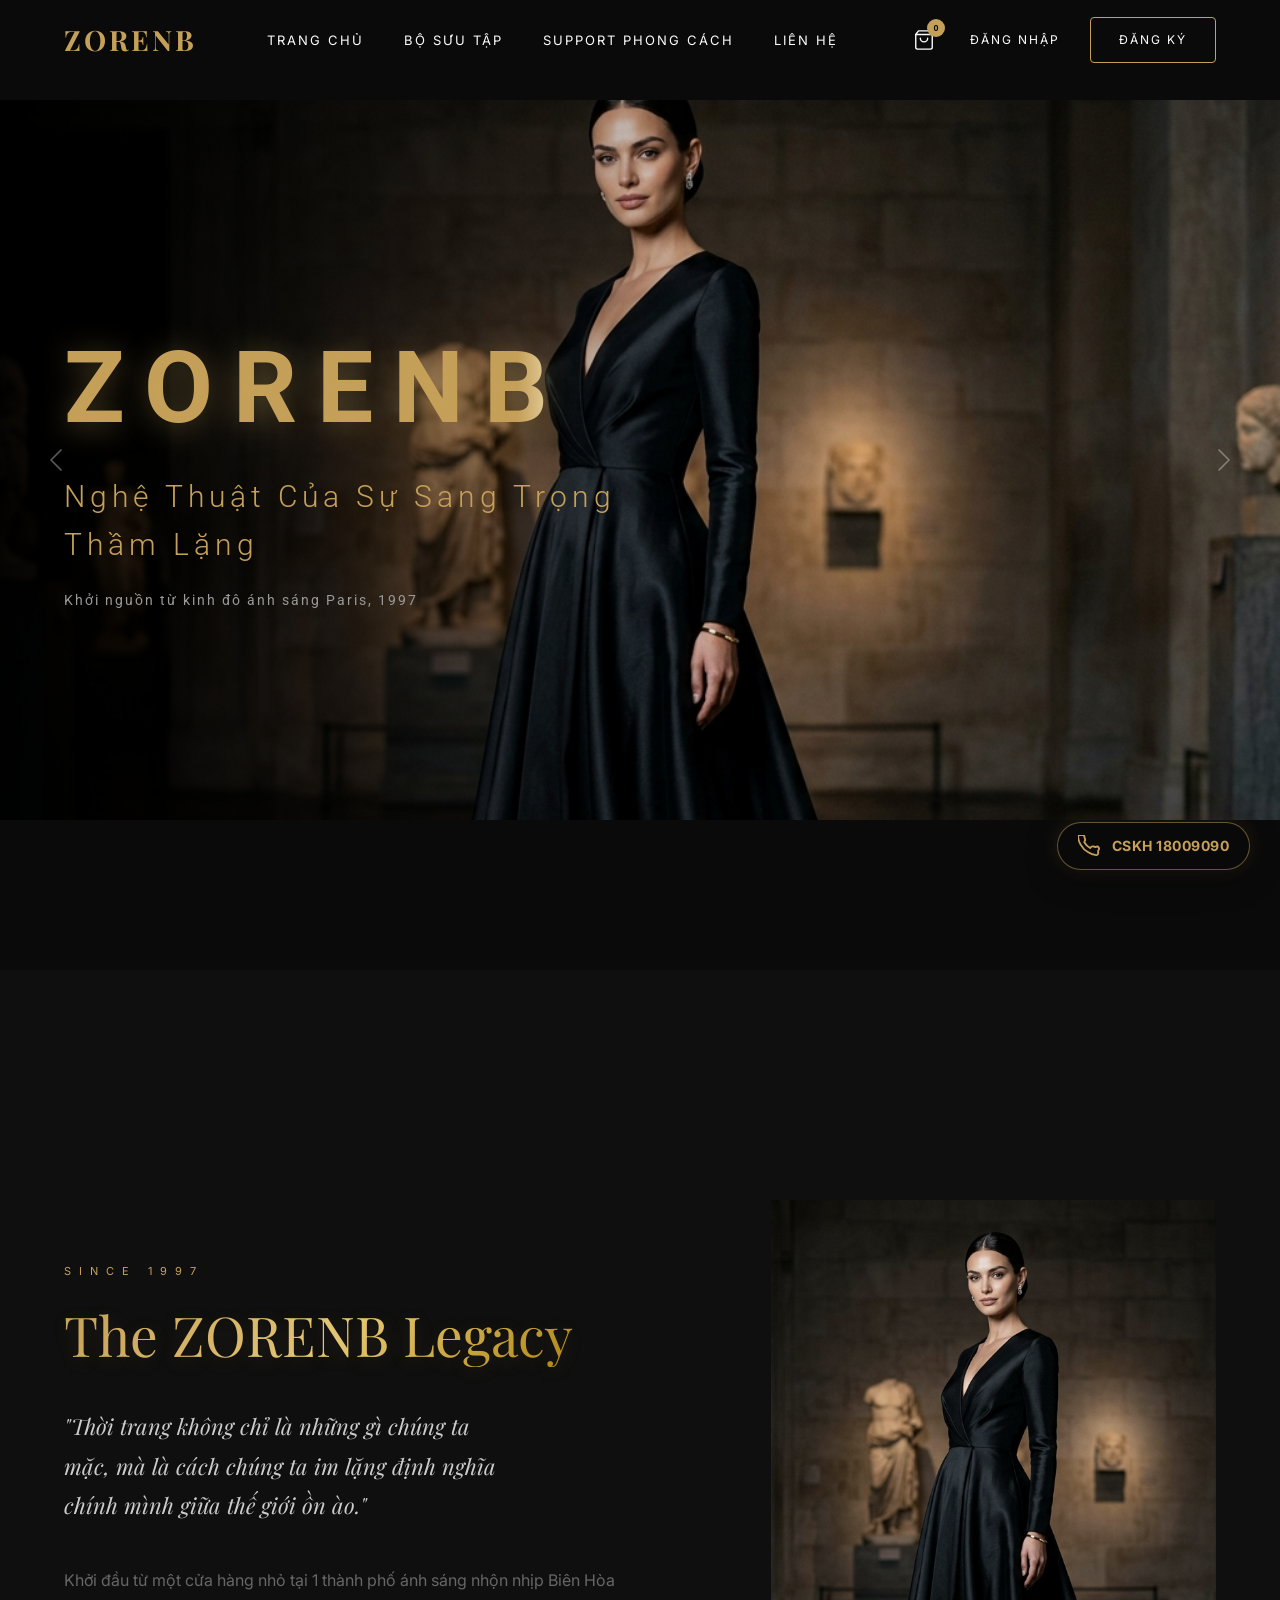
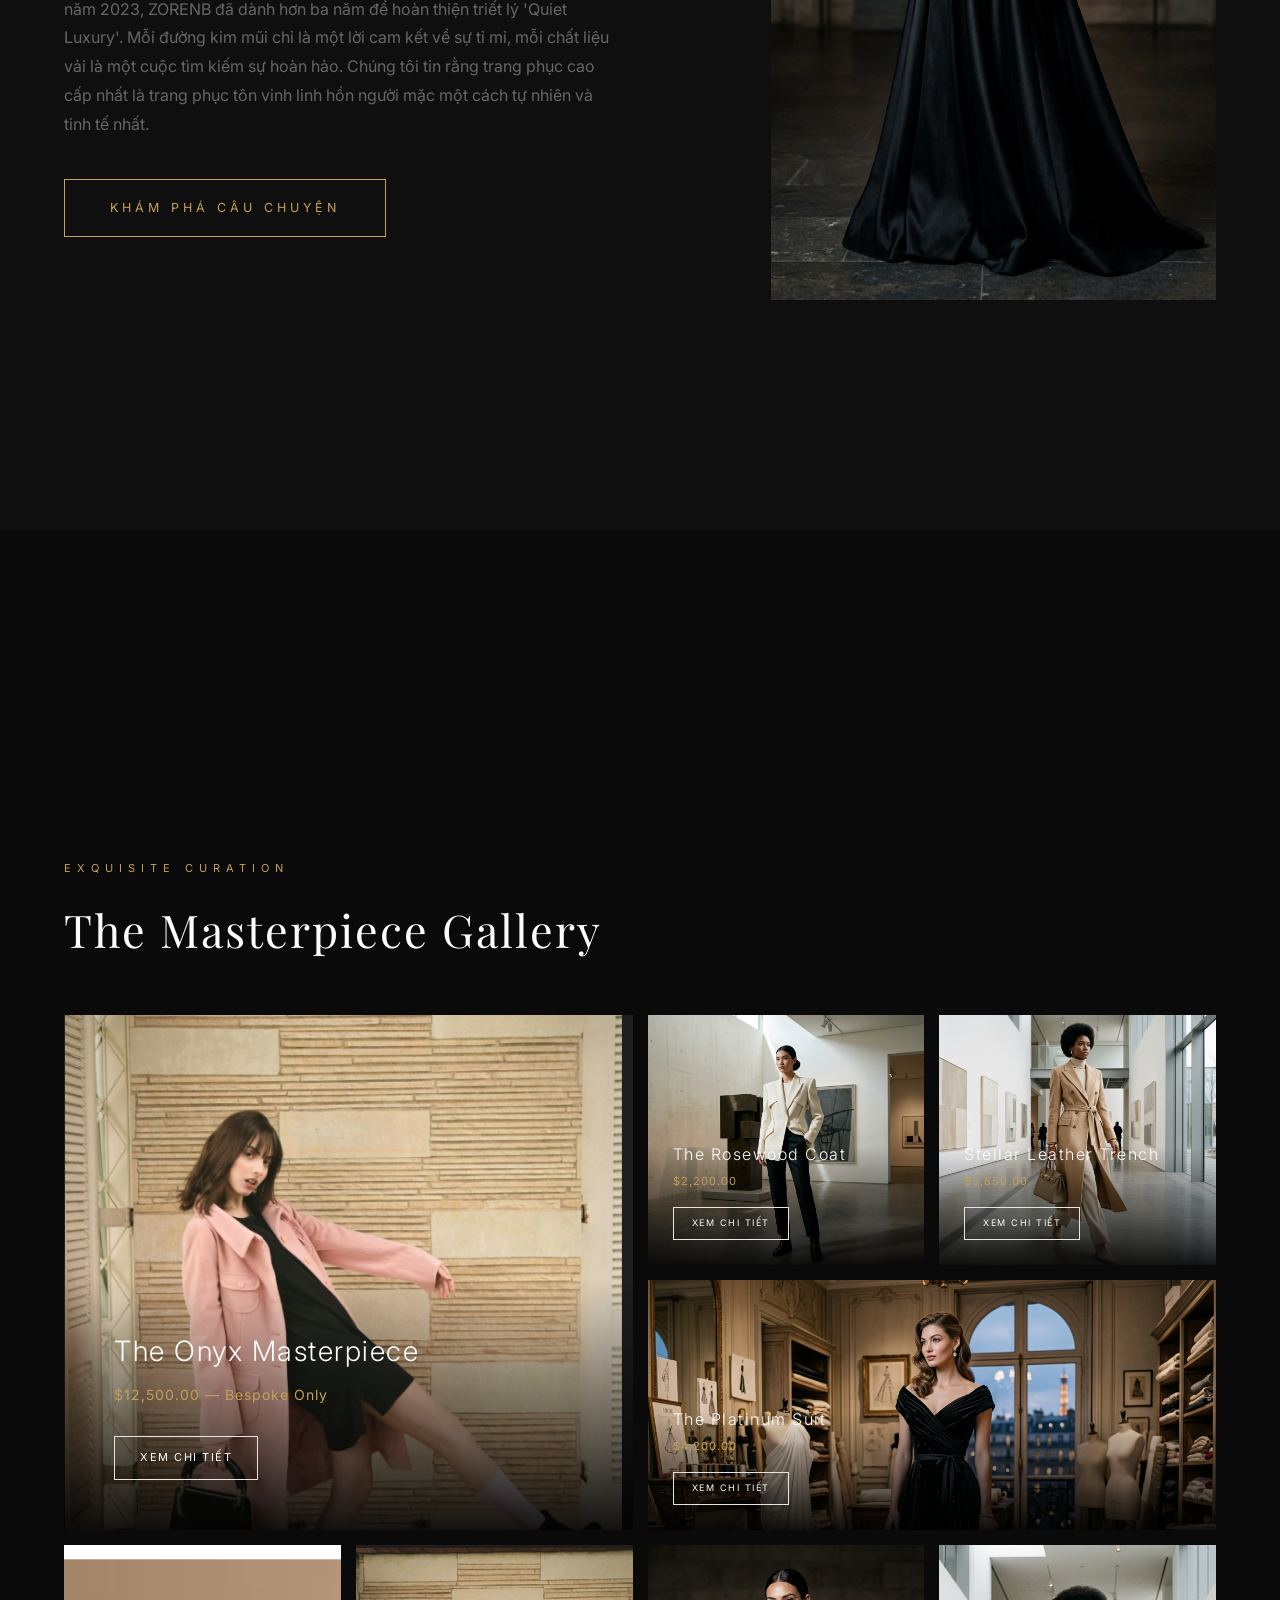
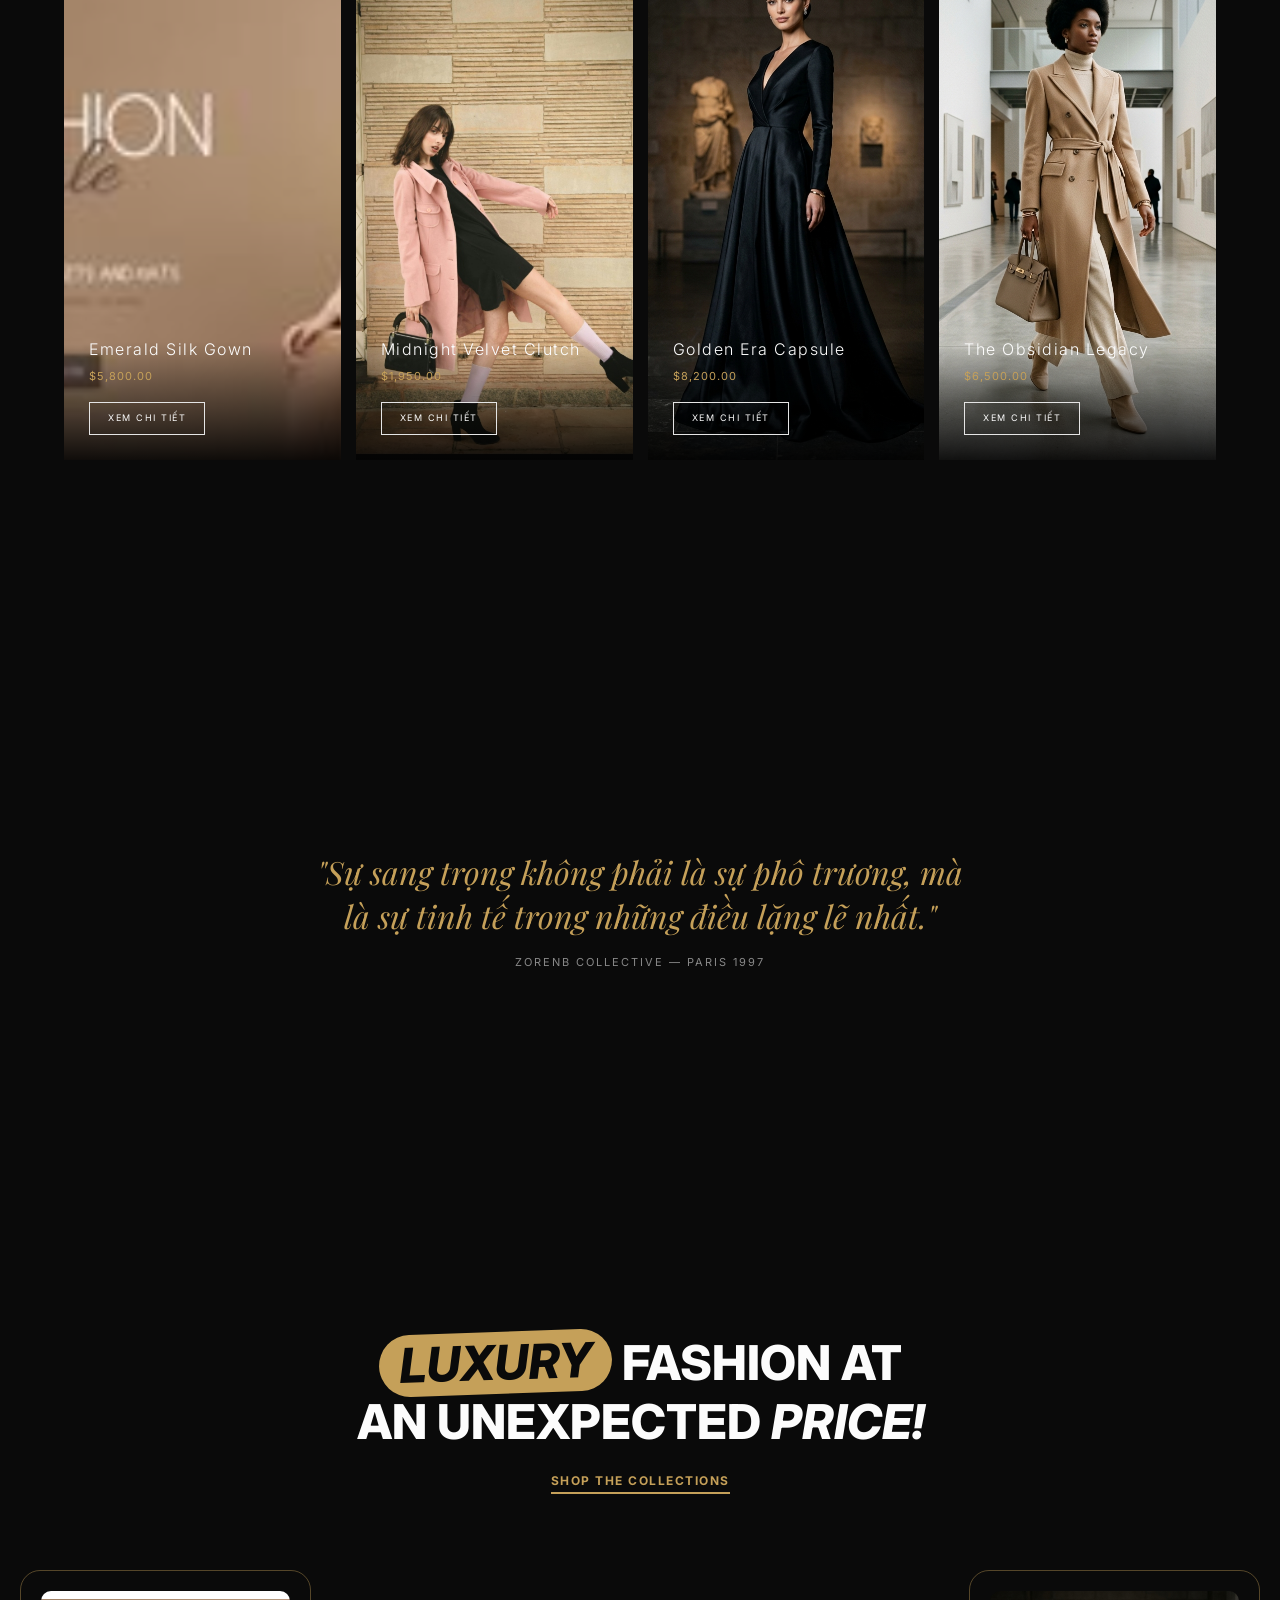
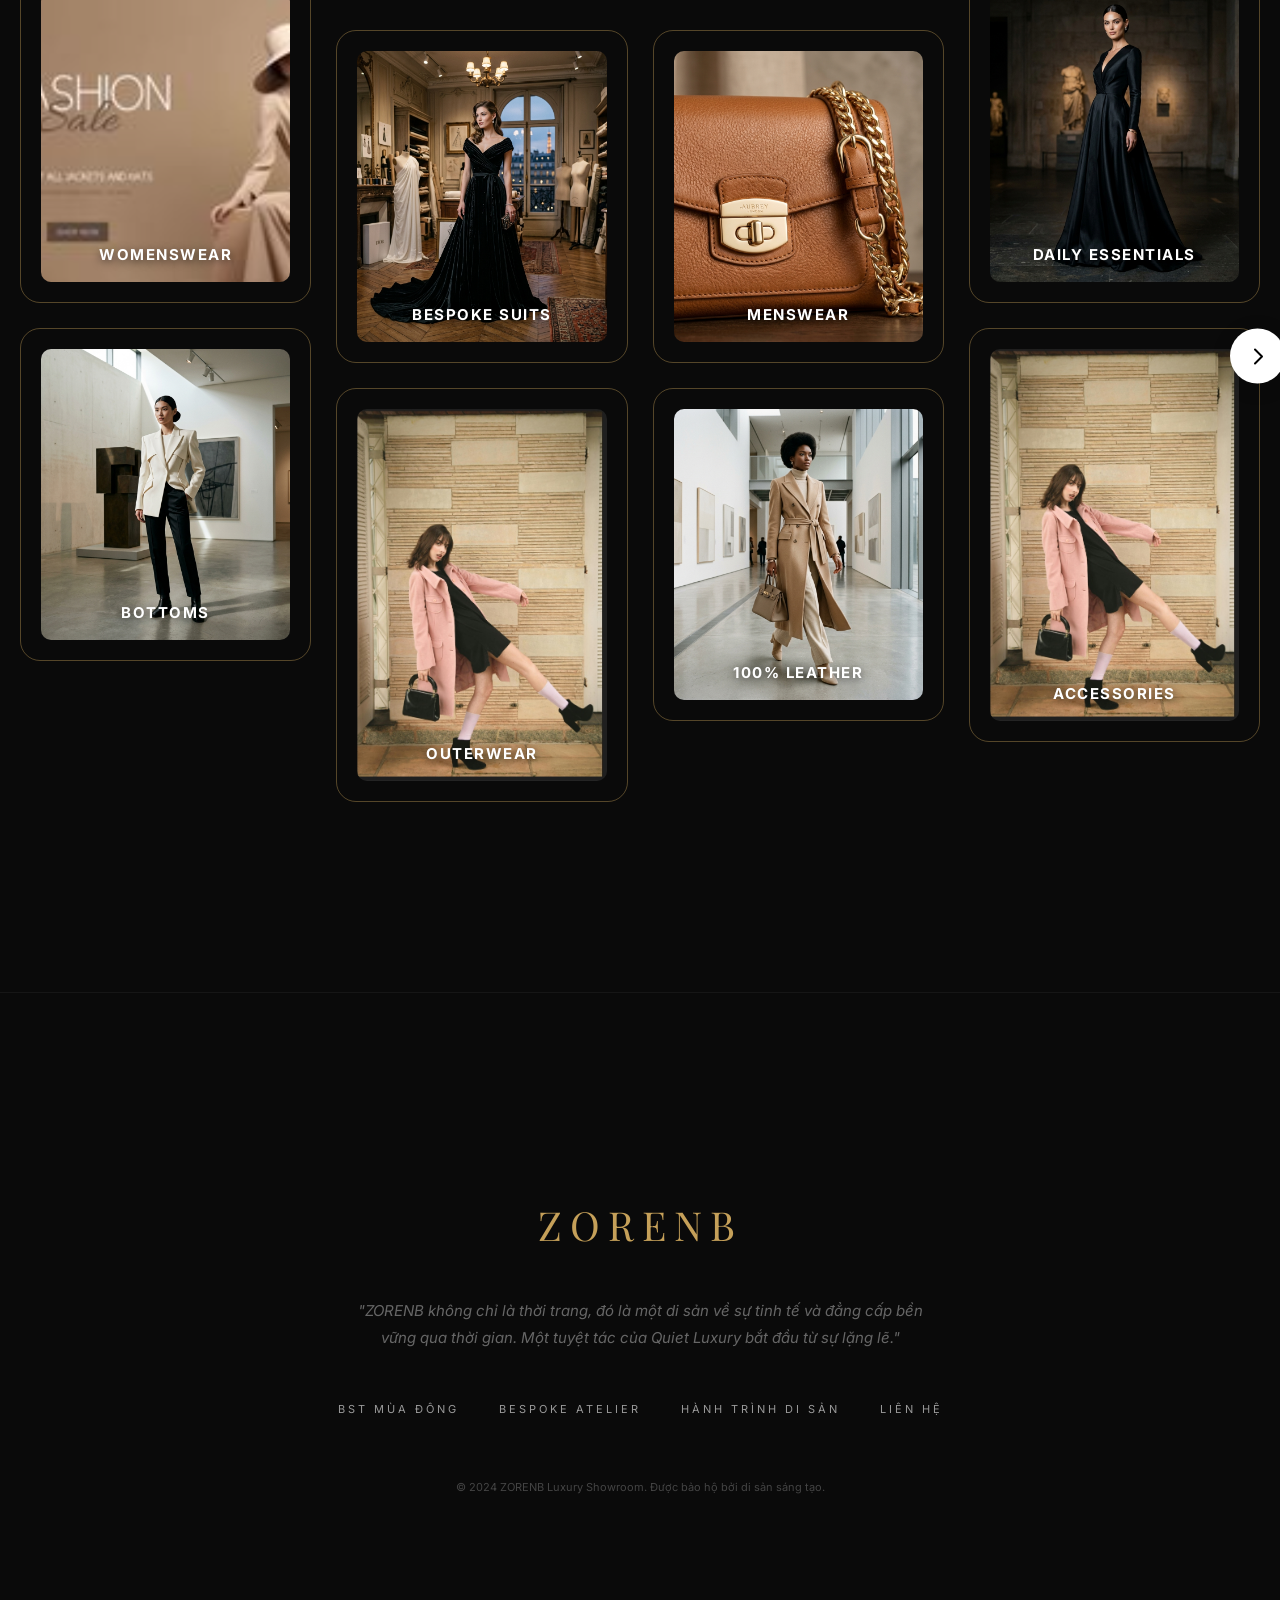
==== index.html @ d140cc04 "init" ====
<!DOCTYPE html>
<html lang="vi">

<head>
    <meta charset="UTF-8">
    <meta name="viewport" content="width=device-width, initial-scale=1.0">
    <title>ZORENB | The Pinnacle of Luxury Fashion Heritage</title>
    <link rel="stylesheet" href="css/style.css">
    <!-- Hệ thống chuyển động (Animation System) -->
    <script src="java/animations.js" defer></script>
</head>

<body class="home-page">

    <div class="app-container">

        <!-- HEADER -->
        <header class="site-header">
            <div class="logo">ZORENB</div>

            <nav>
                <ul class="nav-menu" id="nav-menu">
                    <li><a href="index.html" class="nav-link">Trang Chủ</a></li>
                    <li class="has-dropdown">
                        <a href="collections.html" class="nav-link">Bộ Sưu Tập</a>
                        <ul class="sub-menu">
                            <li><a href="collections.html" class="sub-link">Mới Nhất</a></li>
                            <li><a href="collections.html" class="sub-link">Mùa Hè</a></li>
                            <li><a href="collections.html" class="sub-link">Mùa Xuân</a></li>
                            <li><a href="collections.html" class="sub-link">Mùa Đông</a></li>
                        </ul>
                    </li>
                    <li><a href="#" class="nav-link">Support Phong Cách </a></li>
                    <li><a href="#" class="nav-link">Liên Hệ</a></li>
                </ul>
            </nav>

            <div class="header-actions">
                <button class="cart-icon-btn" onclick="window.location.href='cart.html'" aria-label="Giỏ hàng">
                    <svg width="22" height="22" viewBox="0 0 24 24" fill="none" stroke="currentColor" stroke-width="1.5"
                        stroke-linecap="round" stroke-linejoin="round">
                        <path d="M6 2L3 6v14a2 2 0 002 2h14a2 2 0 002-2V6l-3-4z"></path>
                        <line x1="3" y1="6" x2="21" y2="6"></line>
                        <path d="M16 10a4 4 0 01-8 0"></path>
                    </svg>
                    <span class="cart-badge" id="cart-count">0</span>
                </button>
                <a href="#" class="btn-auth login-link">Đăng Nhập</a>
                <a href="#" class="btn-auth register-btn">Đăng Ký</a>
            </div>

            <button class="hamburger" id="hamburger-btn" aria-label="Menu">
                <span></span><span></span><span></span>
            </button>
        </header>

        <!-- HERO SECTION: Băng chuyền ảnh Cinematic -->
        <section class="image-hero" id="hero-slider">
            <div class="hero-overlay"></div>

            <!-- Tập hợp các khung hình Slide, bọc trong Dải Phù Bảng (Track) -->
            <div class="hero-slides-container">
                <div class="hero-track" id="hero-track">
                    <div class="hero-slide">
                        <img src="image/zorenb/hero.jpg" alt="ZORENB Heritage 1" class="hero-bg">
                    </div>
                    <div class="hero-slide">
                        <img src="image/louis_vuitton/product_01.jpg" alt="Luxury Heritage 2" class="hero-bg">
                    </div>
                    <div class="hero-slide">
                        <img src="image/chanel/product_01.jpg" alt="Luxury Heritage 3" class="hero-bg">
                    </div>
                    <div class="hero-slide">
                        <img src="image/dior/product_01.jpg" alt="Luxury Heritage 4" class="hero-bg">
                    </div>
                    <div class="hero-slide">
                        <img src="image/dior/product_02.jpg" alt="Luxury Heritage 5" class="hero-bg">
                    </div>
                </div>
            </div>

            <!-- Các nút điều hướng Trái/Phải (</>) -->
            <button class="hero-nav-btn prev-btn" id="hero-prev" aria-label="Previous Slide">
                <svg width="40" height="40" viewBox="0 0 24 24" fill="none" stroke="currentColor" stroke-width="1"
                    stroke-linecap="round" stroke-linejoin="round">
                    <polyline points="15 18 9 12 15 6"></polyline>
                </svg>
            </button>
            <button class="hero-nav-btn next-btn" id="hero-next" aria-label="Next Slide">
                <svg width="40" height="40" viewBox="0 0 24 24" fill="none" stroke="currentColor" stroke-width="1"
                    stroke-linecap="round" stroke-linejoin="round">
                    <polyline points="9 18 15 12 9 6"></polyline>
                </svg>
            </button>

            <!-- Nội dung chữ thay đổi theo từng slide -->
            <div class="hero-content" id="hero-content">
                <h1 class="hero-brand" id="hero-brand">ZORENB</h1>
                <h3 class="hero-slogan-main" id="hero-slogan-main"></h3>
                <p class="hero-slogan-sub" id="hero-slogan-sub"></p>
            </div>
        </section>

        <main class="site-main">
            <section class="heritage-narrative reveal"> <!-- Hiệu ứng hiện hình khi kể chuyện di sản -->
                <div class="section-container" style="display: flex; align-items: center; gap: 15rem;">
                    <!-- Bọc nội dung di sản để giới hạn độ rộng phù hợp -->
                    <div class="heritage-text">
                        <span class="heritage-label">Since 1997</span>
                        <h2 class="heritage-title">The ZORENB Legacy</h2>
                        <p class="heritage-desc">
                            "Thời trang không chỉ là những gì chúng ta mặc, mà là cách chúng ta im lặng định nghĩa chính
                            mình giữa thế giới ồn ào."
                        </p>
                        <p style="color: #666; font-size: 1.6rem; line-height: 1.8; margin-bottom: 4rem;">
                            Khởi đầu từ một cửa hàng nhỏ tại 1 thành phố ánh sáng nhộn nhịp Biên Hòa năm 2023, ZORENB đã
                            dành hơn ba năm
                            để hoàn thiện triết lý 'Quiet Luxury'.
                            Mỗi đường kim mũi chỉ là một lời cam kết về sự tỉ mỉ, mỗi chất liệu vải là một cuộc tìm kiếm
                            sự hoàn hảo. Chúng tôi tin rằng trang phục cao cấp nhất là trang phục tôn vinh linh hồn
                            người mặc một cách tự nhiên và tinh tế nhất.
                        </p>
                        <a href="#" class="heritage-cta">Khám Phá Câu Chuyện </a>
                    </div>
                    <div class="heritage-image">
                        <img src="image/zorenb/hero.jpg" alt="ZORENB Atelier History">
                        <!-- Ảnh di sản Atelier từ thư mục nội bộ image/ -->
                    </div>
                </div>
            </section>
            <!-- 1. MASTERPIECE SHOWCASE: Những siêu tác phẩm đắt giá -->
            <section class="masterpiece-showcase reveal"> <!-- Thêm hiệu ứng trượt lên khi cuộn tới -->
                <div class="section-container"> <!-- Bọc nội dung để thu nhỏ kích thước theo tỷ lệ Editorial -->
                    <span class="section-label">Exquisite Curation</span>
                    <h2 class="section-title">The Masterpiece Gallery</h2>

                    <div class="masterpiece-grid">

                        <!-- Tác phẩm 1: The Onyx Masterpiece -->
                        <div class="masterpiece-item">
                            <img src="image/zorenb/masterpiece.jpg" alt="The Onyx Masterpiece" class="masterpiece-img">
                            <div class="masterpiece-info">
                                <h4 class="item-name">The Onyx Masterpiece</h4>
                                <p class="item-price">$12,500.00 — Bespoke Only</p>
                                <a href="products/onyx-masterpiece.html" class="btn-details">Xem Chi Tiết</a>
                            </div>
                        </div>

                        <!-- Tác phẩm 2: The Rosewood Coat -->
                        <div class="masterpiece-item">
                            <img src="image/chanel/product_02.jpg" alt="The Rosewood Coat" class="masterpiece-img">
                            <div class="masterpiece-info">
                                <h4 class="item-name">The Rosewood Coat</h4>
                                <p class="item-price">$2,200.00</p>
                                <a href="products/rosewood-coat.html" class="btn-details">Xem Chi Tiết</a>
                            </div>
                        </div>

                        <!-- Tác phẩm 3: Stellar Leather Trench -->
                        <div class="masterpiece-item">
                            <img src="image/dior/product_01.jpg" alt="Stellar Leather Trench" class="masterpiece-img">
                            <div class="masterpiece-info">
                                <h4 class="item-name">Stellar Leather Trench</h4>
                                <p class="item-price">$3,850.00</p>
                                <a href="products/stellar-leather-trench.html" class="btn-details">Xem Chi Tiết</a>
                            </div>
                        </div>

                        <!-- Tác phẩm 4: The Platinum Suit -->
                        <div class="masterpiece-item">
                            <img src="image/dior/product_02.jpg" alt="The Platinum Suit" class="masterpiece-img">
                            <div class="masterpiece-info">
                                <h4 class="item-name">The Platinum Suit</h4>
                                <p class="item-price">$4,200.00</p>
                                <a href="products/platinum-suit.html" class="btn-details">Xem Chi Tiết</a>
                            </div>
                        </div>

                        <!-- Tác phẩm 5: Emerald Silk Gown -->
                        <div class="masterpiece-item">
                            <img src="image/zorenb/product_01.jpg" alt="Emerald Silk Gown" class="masterpiece-img">
                            <div class="masterpiece-info">
                                <h4 class="item-name">Emerald Silk Gown</h4>
                                <p class="item-price">$5,800.00</p>
                                <a href="products/emerald-silk-gown.html" class="btn-details">Xem Chi Tiết</a>
                            </div>
                        </div>

                        <!-- Tác phẩm 6: Midnight Velvet Clutch -->
                        <div class="masterpiece-item">
                            <img src="image/zorenb/product_02.jpg" alt="Midnight Velvet Clutch" class="masterpiece-img">
                            <div class="masterpiece-info">
                                <h4 class="item-name">Midnight Velvet Clutch</h4>
                                <p class="item-price">$1,950.00</p>
                                <a href="products/midnight-velvet-clutch.html" class="btn-details">Xem Chi Tiết</a>
                            </div>
                        </div>

                        <!-- Tác phẩm 7: Golden Era Capsule -->
                        <div class="masterpiece-item">
                            <img src="image/zorenb/hero.jpg" alt="Golden Era Capsule" class="masterpiece-img">
                            <div class="masterpiece-info">
                                <h4 class="item-name">Golden Era Capsule</h4>
                                <p class="item-price">$8,200.00</p>
                                <a href="products/golden-era-capsule.html" class="btn-details">Xem Chi Tiết</a>
                            </div>
                        </div>

                        <!-- Tác phẩm 8: The Obsidian Legacy -->
                        <div class="masterpiece-item">
                            <img src="image/dior/product_01.jpg" alt="The Obsidian Legacy" class="masterpiece-img">
                            <div class="masterpiece-info">
                                <h4 class="item-name">The Obsidian Legacy</h4>
                                <p class="item-price">$6,500.00</p>
                                <a href="products/obsidian-legacy.html" class="btn-details">Xem Chi Tiết</a>
                            </div>
                        </div>

                    </div>
                </div>
            </section>

            <!-- EDITORIAL QUOTE: Điểm dừng chân nghệ thuật mang hơi thở di sản -->
            <section class="editorial-quote reveal"> <!-- Sử dụng hiệu ứng hiện hình cho đoạn văn bản ngẫu hứng -->
                <div class="section-container">
                    <p class="quote-text">
                        "Sự sang trọng không phải là sự phô trương, mà là sự tinh tế trong những điều lặng lẽ nhất."
                    </p>
                    <span class="quote-author">ZORENB Collective — Paris 1997</span>
                </div>
            </section>

            <!-- 2. BEST SELLERS: Các tác phẩm được ưa chuộng -->
            <!-- 2. BEST SELLERS: Dạng Lưới So Le (Staggered Grid) -->
            <section class="staggered-section reveal" id="best-sellers">
                <div class="section-container staggered-container">

                    <!-- Tiêu đề Canh giữa chuẩn mảng -->
                    <div class="staggered-header">
                        <h2 class="staggered-title">
                            <span class="title-luxury">LUXURY</span> FASHION AT<br>
                            AN UNEXPECTED <em>PRICE!</em>
                        </h2>
                        <a href="#" class="staggered-link">SHOP THE COLLECTIONS</a>
                    </div>

                    <!-- Lưới 4 Cột -->
                    <div class="staggered-grid">

                        <!-- Cột 1 -->
                        <div class="staggered-col">
                            <a href="#" class="staggered-card">
                                <img src="image/zorenb/product_01.jpg" alt="Womenswear">
                                <span class="card-label">WOMENSWEAR</span>
                            </a>
                            <a href="#" class="staggered-card">
                                <img src="image/chanel/product_02.jpg" alt="Bottoms">
                                <span class="card-label">BOTTOMS</span>
                            </a>
                        </div>

                        <!-- Cột 2 (Bị đẩy xuống so le) -->
                        <div class="staggered-col shifted">
                            <a href="#" class="staggered-card">
                                <img src="image/dior/product_02.jpg" alt="Bespoke Suits">
                                <span class="card-label">BESPOKE SUITS</span>
                            </a>
                            <a href="#" class="staggered-card">
                                <img src="image/zorenb/masterpiece.jpg" alt="Outerwear">
                                <span class="card-label">OUTERWEAR</span>
                            </a>
                        </div>

                        <!-- Cột 3 (Bị đẩy xuống so le) -->
                        <div class="staggered-col shifted">
                            <a href="#" class="staggered-card">
                                <img src="image/louis_vuitton/product_01.jpg" alt="Menswear">
                                <span class="card-label">MENSWEAR</span>
                            </a>
                            <a href="#" class="staggered-card">
                                <img src="image/dior/product_01.jpg" alt="100% Leather">
                                <span class="card-label">100% LEATHER</span>
                            </a>
                        </div>

                        <!-- Cột 4 -->
                        <div class="staggered-col">
                            <a href="#" class="staggered-card">
                                <img src="image/chanel/product_01.jpg" alt="Daily Essentials">
                                <span class="card-label">DAILY ESSENTIALS</span>
                            </a>
                            <a href="#" class="staggered-card">
                                <img src="image/zorenb/product_02.jpg" alt="Accessories">
                                <span class="card-label">ACCESSORIES</span>
                            </a>
                        </div>

                        <!-- Nút Next Carousel -->
                        <button class="staggered-nav-next">
                            <svg width="24" height="24" viewBox="0 0 24 24" fill="none"
                                xmlns="http://www.w3.org/2000/svg">
                                <path d="M9 5L16 12L9 19" stroke="black" stroke-width="2" stroke-linecap="round"
                                    stroke-linejoin="round" />
                            </svg>
                        </button>
                    </div>
                </div>
            </section>

            <!-- 3. HERITAGE NARRATIVE: Lịch sử ZORENB -->

        </main>

        <!-- QUICK CHECKOUT MODAL: Cửa sổ thanh toán nhanh -->
        <div class="checkout-overlay" id="checkout-overlay">
            <div class="checkout-modal">
                <span class="close-checkout" id="close-checkout">&times;</span>

                <div class="checkout-product-preview">
                    <!-- Ảnh và thông tin sản phẩm sẽ được nạp động bằng JS -->
                    <img src="" alt="Product Preview" id="checkout-img">
                    <div class="checkout-details">
                        <h3 id="checkout-name">Product Name</h3>
                        <p id="checkout-price">$0.00</p>
                    </div>
                </div>

                <div class="checkout-options">
                    <h4>Chọn Kích Cỡ</h4>
                    <div class="size-selector">
                        <span class="size-btn">S</span>
                        <span class="size-btn active">M</span>
                        <span class="size-btn">L</span>
                        <span class="size-btn">XL</span>
                    </div>

                    <h4>Phương Thức Thanh Toán</h4>
                    <div style="display: flex; gap: 1.5rem; margin-bottom: 3rem; color: #555; font-size: 2rem;">
                        <i class="fab fa-cc-visa"></i>
                        <i class="fab fa-cc-mastercard"></i>
                        <i class="fab fa-apple-pay"></i>
                        <i class="fas fa-wallet"></i>
                    </div>

                    <button class="btn-complete-order">Xác Nhận Đặt Hàng</button>
                    <p style="text-align: center; color: #555; font-size: 1.1rem; margin-top: 1.5rem;">Thanh toán an
                        toàn bảo mật bởi ZORENB Secure</p>
                </div>
            </div>
        </div>

        <!-- FOOTER: Supreme Luxury Edition - Tối giản và trường tồn -->
        <footer class="site-footer reveal">
            <div class="section-container">
                <div class="footer-logo">ZORENB</div>

                <p class="footer-heritage-msg">
                    "ZORENB không chỉ là thời trang, đó là một di sản về sự tinh tế và đẳng cấp bền vững qua thời gian.
                    Một tuyệt tác của Quiet Luxury bắt đầu từ sự lặng lẽ."
                </p>

                <nav class="footer-nav">
                    <a href="#">BST Mùa Đông</a>
                    <a href="#">Bespoke Atelier</a>
                    <a href="#">Hành trình Di sản</a>
                    <a href="#">Liên hệ</a>
                </nav>

                <div class="footer-bottom">
                    <p>&copy; 2024 ZORENB Luxury Showroom. Được bảo hộ bởi di sản sáng tạo.</p>
                </div>
            </div>
        </footer>
    </div> <!-- Kết thúc app-container -->

    <!-- FontAwesome for Payment Icons -->
    <link rel="stylesheet" href="https://cdnjs.cloudflare.com/ajax/libs/font-awesome/6.0.0/css/all.min.css">

    <!-- JAVASCRIPT: Xử lý tương tác Color Switcher, Image Zoom & Quick Checkout -->
    <script>
        // Cập nhật số lượng giỏ hàng ban đầu
        function updateHeaderCartCount() {
            const cart = JSON.parse(localStorage.getItem('ZorenbCart')) || [];
            document.getElementById('cart-count').textContent = cart.length;
        }
        updateHeaderCartCount();

        // 1. Logic chuyển đổi màu sắc (Color Switcher)
        document.querySelectorAll('.swatch').forEach(swatch => {
            swatch.addEventListener('click', function (e) {
                e.stopPropagation(); // Ngăn sự kiện click lan ra thẻ sản phẩm
                const card = this.closest('.product-card');
                const mainImg = card.querySelector('img');
                const newImgSrc = this.getAttribute('data-image');

                mainImg.style.opacity = '0.4';
                setTimeout(() => {
                    mainImg.src = newImgSrc;
                    mainImg.style.opacity = '1';
                }, 200);

                card.querySelectorAll('.swatch').forEach(s => s.classList.remove('active'));
                this.classList.add('active');
            });
        });

        // 2. Hiệu ứng Kính lúp đã được loại bỏ theo yêu cầu

        // 3. Logic Thanh toán nhanh (Quick Checkout)
        const overlay = document.getElementById('checkout-overlay');
        const closeModal = document.getElementById('close-checkout');

        document.querySelectorAll('.product-price').forEach(priceTag => {
            priceTag.style.cursor = 'pointer';
            priceTag.title = 'Nhấn để thanh toán nhanh';

            priceTag.addEventListener('click', function () {
                const card = this.closest('.product-card');
                const name = card.querySelector('.product-name').innerText;
                const price = this.innerText;
                const imgSrc = card.querySelector('img').src;

                // Nạp dữ liệu vào Modal
                document.getElementById('checkout-name').innerText = name;
                document.getElementById('checkout-price').innerText = price;
                document.getElementById('checkout-img').src = imgSrc;

                // Hiển thị Modal
                overlay.classList.add('active');
            });
        });

        closeModal.addEventListener('click', () => overlay.classList.remove('active'));
        overlay.addEventListener('click', (e) => {
            if (e.target === overlay) overlay.classList.remove('active');
        });

        // Chọn size trong modal
        document.querySelectorAll('.size-btn').forEach(btn => {
            btn.addEventListener('click', function () {
                this.parentElement.querySelectorAll('.size-btn').forEach(b => b.classList.remove('active'));
                this.classList.add('active');
            });
        });

        // 4. Xử lý nút "Xác Nhận Đặt Hàng" -> Chuyển hướng sang trang cảm ơn
        document.querySelector('.btn-complete-order').addEventListener('click', function () {
            // Hiệu ứng chờ nhẹ trước khi chuyển hướng để tăng tính thực tế
            this.innerText = 'Đang xử lý di sản...';
            this.style.opacity = '0.7';
            setTimeout(() => {
                window.location.href = 'thankyou.html';
            }, 800);
        });

        // 5. Logic Hamburger Menu
        document.getElementById('hamburger-btn').addEventListener('click', function () {
            document.getElementById('nav-menu').classList.toggle('active');
            this.classList.toggle('active');
        });

        // 6. Logic Cinematic Hero Slider - Trượt Ngang + Đổi Nội dung Chữ
        const heroTrack = document.getElementById('hero-track');
        const heroSlides = document.querySelectorAll('.hero-slide');
        const prevBtn = document.getElementById('hero-prev');
        const nextBtn = document.getElementById('hero-next');
        const heroSection = document.getElementById('hero-slider');
        const heroBrand = document.getElementById('hero-brand');
        const heroSlogan = document.getElementById('hero-slogan-main');
        const heroSub = document.getElementById('hero-slogan-sub');
        const heroContent = document.getElementById('hero-content');

        // Dữ liệu Slogan và Kiểu chữ ZORENB riêng biệt cho mỗi cảnh
        const slideData = [
            {
                brand: 'ZORENB',
                brandStyle: 'style-shimmer',
                slogan: 'Nghệ Thuật Của Sự Sang Trọng Thầm Lặng',
                sub: 'Khởi nguồn từ kinh đô ánh sáng Paris, 1997'
            },
            {
                brand: 'ZORENB',
                brandStyle: 'style-shimmer',
                slogan: 'Di Sản Được Khắc Phục Trong Từng Mũi Chỉ',
                sub: 'Mỗi tác phẩm là một cuộc đàm thoại giữa thợ thủ công và linh hồn'
            },
            {
                brand: 'ZORENB',
                brandStyle: 'style-shimmer',
                slogan: 'Tụng Ca Nghệ Thuật Trong Sự Im Lặng Hoàn Hảo',
                sub: 'Nơi thời trang gặp gỡ triết học'
            },
            {
                brand: 'ZORENB',
                brandStyle: 'style-shimmer',
                slogan: 'Không Góc Cạnh Nào Là Thiếu Sự Cố Ý',
                sub: 'Thiết kế với công thức chắc chắn như trật tự kiến trúc'
            },
            {
                brand: 'ZORENB',
                brandStyle: 'style-shimmer',
                slogan: 'Sự Thuần Khiết Là Hình Thức Xa Xỉ Thượng Hạng',
                sub: 'Chất liệu chọn lọc từ những vùng đất hiếm của thế giới'
            }
        ];

        const totalSlides = heroSlides.length;
        let currentSlide = 0;
        let slideInterval;
        let isAnimating = false;

        // Cập nhật nội dung chữ với hiệu ứng fade độc lập
        function updateContent(index) {
            const data = slideData[index];

            // Fade out
            heroContent.style.opacity = '0';
            heroContent.style.transform = 'translateY(10px)';

            setTimeout(() => {
                // Swap nội dung khi đang ẩn
                heroBrand.textContent = data.brand;
                heroBrand.className = 'hero-brand ' + data.brandStyle;
                heroSlogan.textContent = data.slogan;
                heroSub.textContent = data.sub;

                // Fade in
                heroContent.style.opacity = '1';
                heroContent.style.transform = 'translateY(0)';
            }, 350); // Đợi 350ms sau khi fade out xong
        }

        // Khởi tạo nội dung slide đầu tiên
        updateContent(0);

        // Hàm trượt đến ảnh mục tiêu bằng translateX
        function goToSlide(index) {
            if (isAnimating) return;
            isAnimating = true;

            currentSlide = ((index % totalSlides) + totalSlides) % totalSlides;

            // Đẩy Track
            heroTrack.style.transform = `translateX(-${currentSlide * 100}%)`;

            // Cập nhật Slogan song song với việc trượt ảnh
            updateContent(currentSlide);

            setTimeout(() => { isAnimating = false; }, 950);
        }

        function nextSlide() { goToSlide(currentSlide + 1); }
        function prevSlide() { goToSlide(currentSlide - 1); }

        // Auto-play 8 giây
        function startSlideShow() { slideInterval = setInterval(nextSlide, 8000); }
        function resetSlideShow() { clearInterval(slideInterval); startSlideShow(); }
        startSlideShow();

        // Nút bấm vật lý
        nextBtn.addEventListener('click', () => { nextSlide(); resetSlideShow(); });
        prevBtn.addEventListener('click', () => { prevSlide(); resetSlideShow(); });


    </script>

    <!-- FLOATING CSKH PHONE WIDGET - Đặt ở cuối body để nằm trên mọi thứ -->
    <a href="tel:18009090" class="support-ring-btn" id="support-widget" aria-label="Gọi Hỗ Trợ 18009090">
        <span class="support-ring-icon">
            <svg width="22" height="22" viewBox="0 0 24 24" fill="none" stroke="currentColor" stroke-width="2"
                stroke-linecap="round" stroke-linejoin="round">
                <path
                    d="M22 16.92v3a2 2 0 01-2.18 2 19.79 19.79 0 01-8.63-3.07A19.5 19.5 0 013.07 10.81 19.79 19.79 0 01.07 2.18 2 2 0 012 0h3a2 2 0 012 1.72c.127.96.361 1.903.7 2.81a2 2 0 01-.45 2.11L6.91 7.91a16 16 0 006.29 6.29l1.27-1.27a2 2 0 012.11-.45c.907.339 1.85.573 2.81.7A2 2 0 0122 16.92z">
                </path>
            </svg>
        </span>
        <span class="support-ring-text">
            <span class="support-ring-char" style="--i:0">C</span><span class="support-ring-char"
                style="--i:1">S</span><span class="support-ring-char" style="--i:2">K</span><span
                class="support-ring-char" style="--i:3">H</span><span class="support-ring-char"
                style="--i:4">&nbsp;</span><span class="support-ring-char" style="--i:5">1</span><span
                class="support-ring-char" style="--i:6">8</span><span class="support-ring-char"
                style="--i:7">0</span><span class="support-ring-char" style="--i:8">0</span><span
                class="support-ring-char" style="--i:9">9</span><span class="support-ring-char"
                style="--i:10">0</span><span class="support-ring-char" style="--i:11">9</span><span
                class="support-ring-char" style="--i:12">0</span>
        </span>
    </a>
</body>

</html>
---- css/style.css ----
/* 
   LUXURY FASHION - DESIGN SYSTEM 
   Hệ thống thiết kế cho trang web thời trang cao cấp.
*/

@import url('https://fonts.googleapis.com/css2?family=Inter:wght@300;400;600&family=Roboto:ital,wght@0,300;0,400;0,700;0,900;1,400&family=Playfair+Display:ital,wght@0,400;0,700;1,400&display=swap&subset=vietnamese');
/* Font hỗ trợ Tiếng Việt */

:root {
    /* Luxury Color System - Quiet Luxury Edition */
    --clr-onyx: #0a0a0a;
    /* Đen sâu thẳm, nền tảng cho sự sang trọng */
    --clr-ivory: #fcfcfc;
    /* Trắng ngà cực nhẹ, tinh tế hơn trắng thuần */
    --clr-gold: #c5a059;
    /* Vàng Gold cổ điển, không quá chói */
    --clr-platinum: #e5e5e5;
    /* Màu bạch kim dành cho các đường hairline */

    /* Typography & Spacing */
    --font-primary: 'Inter', sans-serif;
    --font-serif: 'Playfair Display', serif;
    --letter-spacing-wide: 0.8rem;
    /* Giãn chữ rộng cho tiêu đề phụ */
    --header-height: 8rem;
    --transition-supreme: all 0.8s cubic-bezier(0.2, 1, 0.3, 1);
    /* Chuyển động siêu mượt */
    --transition-smooth: all 0.5s ease;
}

/* --- Base Styles --- */
*,
*::before,
*::after {
    margin: 0;
    padding: 0;
    box-sizing: border-box;
}

html {
    font-size: 62.5%;
    /* 1rem = 10px */
    scroll-behavior: smooth;
    overflow-x: hidden;
}

body {
    background-color: var(--clr-onyx);
    color: var(--clr-ivory);
    font-family: var(--font-primary);
    line-height: 1.6;
    overflow-x: hidden;
}

/* --- Layout Components --- */
.app-container {
    display: grid;
    grid-template-columns: 1fr;
    grid-template-rows: auto auto auto auto;
    grid-template-areas:
        "header"
        "hero"
        "main"
        "footer";
    width: 100vw;
}

.collections-page .app-container {
    grid-template-areas:
        "header"
        "hero"
        "main"
        "footer";
}

/* Scroll Smoothing */
body {
    -webkit-font-smoothing: antialiased;
    -moz-osx-font-smoothing: grayscale;
}

/* --- Site Header --- */
.site-header {
    grid-area: header;
    height: var(--header-height);
    width: 100%;
    padding: 0 5%;
    display: flex;
    justify-content: space-between;
    align-items: center;
    position: fixed;
    top: 0;
    left: 0;
    z-index: 1000;
    background-color: transparent;
    transition: var(--transition-smooth);
}

.header-scrolled {
    background-color: rgba(10, 10, 10, 0.95);
    backdrop-filter: blur(10px);
    border-bottom: 1px solid rgba(255, 255, 255, 0.05);
}

.header-hidden {
    transform: translateY(-100%);
}

.logo {
    font-family: var(--font-serif);
    font-size: 2.8rem;
    font-weight: 700;
    letter-spacing: 0.3rem;
    color: var(--clr-gold);
}

.nav-menu {
    display: flex;
    list-style: none;
    gap: 4rem;
}

.nav-link {
    text-decoration: none;
    color: var(--clr-ivory);
    font-size: 1.3rem;
    text-transform: uppercase;
    letter-spacing: 0.2rem;
    font-weight: 400;
    position: relative;
    padding: 0.5rem 0;
    transition: color 0.3s ease;
}

.nav-link::after {
    content: '';
    position: absolute;
    bottom: 0;
    left: 0;
    width: 0;
    height: 1px;
    background-color: var(--clr-gold);
    transition: width 0.3s ease;
}

.nav-link:hover {
    color: var(--clr-gold);
}

.nav-link:hover::after {
    width: 100%;
}

.header-actions {
    display: flex;
    gap: 3rem;
    align-items: center;
}

.cart-icon-btn {
    background: transparent;
    border: none;
    color: var(--clr-ivory);
    cursor: pointer;
    position: relative;
    padding: 0.5rem;
    transition: color 0.3s;
    display: flex;
    align-items: center;
}

.cart-icon-btn:hover {
    color: var(--clr-gold);
}

.cart-badge {
    position: absolute;
    top: -0.5rem;
    right: -0.5rem;
    background: var(--clr-gold);
    color: var(--clr-onyx);
    font-size: 0.9rem;
    font-weight: 700;
    min-width: 1.8rem;
    height: 1.8rem;
    border-radius: 50%;
    display: flex;
    align-items: center;
    justify-content: center;
}

.btn-auth {
    font-size: 1.2rem;
    text-transform: uppercase;
    letter-spacing: 0.2rem;
    text-decoration: none;
    color: var(--clr-ivory);
    transition: color 0.3s ease;
}

.register-btn {
    border: 1px solid var(--clr-gold);
    padding: 1.2rem 2.8rem;
    border-radius: 4px;
    /* Slight rounding for modern luxury */
    transition: all 0.3s ease;
}

.register-btn:hover {
    background-color: var(--clr-gold);
    color: var(--clr-onyx);
}

/* Mobile Hamburger */
.hamburger {
    display: none;
    background: none;
    border: none;
    cursor: pointer;
    flex-direction: column;
    gap: 6px;
    z-index: 1001;
}

.hamburger span {
    display: block;
    width: 28px;
    height: 1px;
    background-color: var(--clr-gold);
    transition: 0.3s;
}

/* Dropdown Support */
.has-dropdown {
    position: relative;
}

.sub-menu {
    position: absolute;
    top: 100%;
    left: 0;
    background-color: var(--clr-onyx);
    list-style: none;
    padding: 2rem 0;
    width: 22rem;
    opacity: 0;
    visibility: hidden;
    transform: translateY(10px);
    transition: var(--transition-smooth);
    border: 1px solid rgba(255, 255, 255, 0.05);
}

.has-dropdown:hover .sub-menu {
    opacity: 1;
    visibility: visible;
    transform: translateY(0);
}

.sub-link {
    display: block;
    padding: 1.2rem 3rem;
    text-decoration: none;
    color: #999;
    font-size: 1.2rem;
    text-transform: uppercase;
    letter-spacing: 0.15rem;
    transition: all 0.3s ease;
}

.sub-link:hover {
    color: var(--clr-gold);
    background-color: rgba(255, 255, 255, 0.02);
    padding-left: 3.5rem;
}

/* --- Image Hero Section --- */
.image-hero {
    grid-area: hero;
    width: 100%;
    height: 80vh;
    /* Nới rộng thêm để lấy được cả phần thân trên */
    margin-top: 100px;
    /* 8rem (Header) + 20px (Gap) */
    margin-bottom: 5rem;
    display: flex;
    align-items: center;
    /* Căn giữa theo chiều dọc */
    justify-content: flex-start;
    /* Nhất quán bên trái */
    padding-left: 5%;
    position: relative;
    overflow: hidden;
    background-color: var(--clr-onyx);
    font-family: 'Roboto', sans-serif;
    /* Ép Roboto cho toàn bộ Hero */
}

/* Slider Container - Dải trượt ngang chướng ngại vật cuốn */
.hero-slides-container {
    position: absolute;
    top: 0;
    left: 0;
    width: 100%;
    height: 100%;
    z-index: 1;
    overflow: hidden;
    /* Cắt ảnh thừa nằm ngoài khung nhìn */
}

/* Dải Phù Bảng (Track) chứa toàn bộ các bức ảnh nối tiếp nhau theo chiều ngang */
.hero-track {
    display: flex;
    width: 100%;
    /* Con track chiếm 100% khứ, transform sẽ đẩy qua lại */
    height: 100%;
    transition: transform 0.9s cubic-bezier(0.76, 0, 0.24, 1);
    /* Sóng trượt Ease Mellow */
    will-change: transform;
    /* Báo trước GPU để render mượt tuyệt đối */
}

/* Mọi Slide chiếm đống đầy khung nhìn, không co rút */
.hero-slide {
    flex: 0 0 100%;
    /* Cứng bề ngang - chiếm đúng 100% không co dãn */
    width: 100%;
    height: 100%;
    position: relative;
    overflow: hidden;
}

.hero-bg {
    position: absolute;
    top: 0;
    left: 0;
    width: 100%;
    height: 100%;
    object-fit: cover;
    object-position: center 15%;
    transition: transform 8s ease-out;
    /* Subtle Ken Burns effect trên ảnh đang active */
}

/* Điểm vàng cho ảnh 1 (Chân dung ZORENB) */
.hero-slide:nth-child(1) .hero-bg {
    object-position: 25% 15%;
}

/* Nút Điều Hương Trái/Phải */
.hero-nav-btn {
    position: absolute;
    top: 50%;
    transform: translateY(-50%);
    background: transparent;
    border: none;
    color: var(--clr-platinum);
    opacity: 0.4;
    cursor: pointer;
    z-index: 10;
    transition: all 0.4s ease;
    padding: 2rem 1rem;
    display: flex;
    align-items: center;
    justify-content: center;
}

.hero-nav-btn:hover {
    opacity: 1;
    color: var(--clr-gold);
    transform: translateY(-50%) scale(1.1);
}

.prev-btn {
    left: 2%;
    /* Nằm sát lề trái */
}

.next-btn {
    right: 2%;
    /* Nằm sát lề phải */
}

.hero-overlay {
    /* Left-aligned overlay */
    position: absolute;
    top: 0;
    left: 0;
    width: 60%;
    height: 100%;
    /* Gradient from deep black to transparent on the right */
    background: linear-gradient(to right, rgba(0, 0, 0, 0.95) 0%, rgba(0, 0, 0, 0) 100%);
    z-index: 2;
    /* Nổi lên trên ảnh */
}

.hero-content {
    font-family: 'Roboto', sans-serif;
    text-align: left;
    color: white;
    z-index: 3;
    padding: 2rem 0;
    max-width: 50%;
    display: flex;
    flex-direction: column;
    align-items: flex-start;
    transition: opacity 0.35s ease, transform 0.35s ease;
}

.hero-brand {
    font-size: 10rem;
    font-weight: 700;
    text-transform: uppercase;
    letter-spacing: 2rem;
    margin-bottom: 0.5rem;
    font-family: 'Roboto', sans-serif;

    /* Hiệu ứng Vàng Kim Chảy Liên Tục Trái Sang Phải */
    background: linear-gradient(90deg,
            var(--clr-gold) 0%,
            var(--clr-gold) 45%,
            #FFF6D9 50%,
            var(--clr-gold) 55%,
            var(--clr-gold) 100%);
    background-size: 200% 100%;
    color: transparent;
    -webkit-background-clip: text;
    background-clip: text;
    animation: goldShimmer 4s linear infinite;

    /* Hào quang lấp lánh phản chiếu xung quanh chữ */
    text-shadow: 0 4px 30px rgba(197, 160, 89, 0.4);
}

@keyframes goldShimmer {
    0% {
        background-position: 200% 0;
        /* Bắt đầu ngoài cùng bên phải */
    }

    100% {
        background-position: -200% 0;
        /* Quét dần sang bên trái để tạo luồng loé sáng đi từ Trái -> Phải của khung nhìn */
    }
}

.hero-slogan-main {
    font-family: 'Roboto', sans-serif;
    font-size: 3rem;
    font-weight: 300;
    letter-spacing: 0.5rem;
    margin-bottom: 2rem;
    color: var(--clr-gold);
    transition: inherit;
}

.hero-slogan-sub {
    font-family: 'Roboto', sans-serif;
    font-size: 1.4rem;
    color: #999;
    letter-spacing: 0.2rem;
    transition: inherit;
}

/* =============================================
   ZORENB - 5 Kiểu chữ cách điệu Signature
   ============================================= */

/* Slide 1: Vàng Kim Chảy (Mặc định) */
.hero-brand.style-shimmer {
    font-size: 10rem;
    font-weight: 700;
    letter-spacing: 2rem;
    font-family: 'Roboto', sans-serif;
    background: linear-gradient(90deg, var(--clr-gold) 0%, var(--clr-gold) 45%, #FFF6D9 50%, var(--clr-gold) 55%, var(--clr-gold) 100%);
    background-size: 200% 100%;
    color: transparent;
    -webkit-background-clip: text;
    background-clip: text;
    animation: goldShimmer 4s linear infinite;
    text-shadow: 0 4px 30px rgba(197, 160, 89, 0.4);
}

/* Slide 2: Outline viền trắng */
.hero-brand.style-outline {
    font-size: 9.5rem;
    font-weight: 700;
    letter-spacing: 3rem;
    font-family: 'Roboto', sans-serif;
    color: transparent;
    -webkit-text-stroke: 1.5px rgba(255, 255, 255, 0.85);
    background: none;
    -webkit-background-clip: unset;
    background-clip: unset;
    animation: none;
    text-shadow: none;
}

/* Slide 3: Roboto Italic thanh lịch */
.hero-brand.style-italic {
    font-size: 11rem;
    font-weight: 400;
    letter-spacing: 0.5rem;
    font-family: 'Roboto', sans-serif;
    font-style: italic;
    color: var(--clr-ivory);
    background: none;
    -webkit-background-clip: unset;
    background-clip: unset;
    animation: none;
    text-shadow: 0 2px 40px rgba(255, 255, 255, 0.15);
}

/* Slide 4: Roboto Black đậm cứng rắn */
.hero-brand.style-condensed {
    font-size: 12rem;
    font-weight: 900;
    letter-spacing: 0.8rem;
    font-family: 'Roboto', sans-serif;
    color: #fff;
    background: none;
    -webkit-background-clip: unset;
    background-clip: unset;
    animation: none;
    text-shadow: 0 0 60px rgba(255, 255, 255, 0.2);
    text-transform: uppercase;
}

/* Slide 5: Roboto Light siêu mỏng */
.hero-brand.style-ultralight {
    font-size: 8.5rem;
    font-weight: 300;
    letter-spacing: 4rem;
    font-family: 'Roboto', sans-serif;
    color: rgba(255, 255, 255, 0.7);
    background: none;
    -webkit-background-clip: unset;
    background-clip: unset;
    animation: none;
    text-shadow: none;
}

.site-main {
    grid-area: main;
    padding-top: 10rem;
    /* Tăng khoảng cách an toàn với phần Hero phía trên */
    padding-bottom: 10rem;
    /* Tăng khoảng cách với Footer hoặc các phần tử dưới cùng */
    display: flex;
    flex-direction: column;
    gap: 15rem;
    /* Căn chỉnh khoảng cách giữa các khối (section) bên trong hợp lý, thoáng đãng không bị sát nhau */
}

/* --- New Specialized Hero Class --- */
.hero-special {
    width: 100vw;
    height: 50vh;
    /* Thu nhỏ để làm banner điểm nhấn hợp lý */
    margin-top: 2rem;
    margin-bottom: 8rem;
    position: relative;
    overflow: hidden;
    display: flex;
    align-items: center;
    justify-content: flex-end;
    /* Nội dung nằm bên PHẢI */
    background-color: var(--clr-onyx);
}

.hero-special .hero-bg {
    object-position: 15%;
    /* Đồng bộ điểm vàng cho layout đặc biệt */
    z-index: 1;
}

.hero-special .hero-content {
    margin-right: max(5rem, 50rem);
    /* Sử dụng 50rem theo yêu cầu, có fallback 5rem */
    text-align: right;
    align-items: flex-end;
    z-index: 3;
}

.hero-special .hero-brand {
    font-size: 12rem;
    mix-blend-mode: overlay;
    color: var(--clr-platinum);
    opacity: 0.8;
}

/* --- Section Title and Labels --- */
.section-container {
    width: 100%;
    max-width: 140rem;
    margin: 8rem auto;
    padding: 0 5%;
}

.section-label {
    display: block;
    font-size: 1.1rem;
    text-transform: uppercase;
    letter-spacing: 0.6rem;
    color: var(--clr-gold);
    margin-bottom: 1.5rem;
}

.section-title {
    font-family: var(--font-serif);
    font-size: 4.5rem;
    font-weight: 400;
    margin-bottom: 5rem;
    letter-spacing: 0.2rem;
}

/* --- Masterpiece Layout Wrappers --- */
.masterpiece-showcase {
    padding: 10rem 0 0 0;
    /* Xóa trống padding đáy */
    background-color: var(--clr-onyx);
}

/* Ép margin đáy của container lưới Masterpiece bằng 0 để đoạn Text kéo sát lên trên */
.masterpiece-showcase .section-container {
    margin-bottom: 4rem;
}

/* --- Masterpiece Gallery: Bento Grid Layout --- */
.masterpiece-grid {
    display: grid;
    /* Lưới 4 cột để thoả sức xếp hình bất đối xứng */
    grid-template-columns: repeat(4, 1fr);
    grid-auto-rows: 25rem;
    /* Cơ sở chiều cao cho từng khối Bento */
    gap: 1.5rem;
    /* Gap nhỏ tạo cảm giác bảo tàng liền mạch */
    grid-auto-flow: dense;
    width: 100%;
    margin-top: 5rem;
}

.masterpiece-item {
    position: relative;
    overflow: hidden;
    cursor: pointer;
    border: none;
    /* Khai tử viền hộp thô kệch */
    transition: var(--transition-supreme);
    width: 100%;
    height: 100%;
    /* Bộc lộ cấu trúc ép hình ảnh khớp 100% vào ô grid */
}

/* Hiệu ứng viền nổi lên cực nhẹ khi Hover - "Quiet Luxury" */
.masterpiece-item::after {
    content: '';
    position: absolute;
    top: 0;
    left: 0;
    width: 100%;
    height: 100%;
    border: 1px solid rgba(255, 255, 255, 0);
    transition: var(--transition-supreme);
    pointer-events: none;
    z-index: 5;
}

.masterpiece-item:hover::after {
    border: 1px solid rgba(255, 255, 255, 0.15);
}

/* Định hình không gian (Span) cho từng khung ảnh - KHÔNG DÙNG MARGIN ÂM */
/* Bức ảnh 1: Masterpiece khổng lồ (2 cột x 2 hàng) */
.masterpiece-item:nth-child(1) {
    grid-column: span 2;
    grid-row: span 2;
}

/* Bức ảnh 4: Landscape trải dài ngang (2 cột x 1 hàng) */
.masterpiece-item:nth-child(4) {
    grid-column: span 2;
    grid-row: span 1;
}

/* Kéo trọng tâm ảnh số 4 lên phía trên để không cắt mất khuôn mặt/thân nhân vật khi ảnh bị ép ngang */
.masterpiece-item:nth-child(4) .masterpiece-img {
    object-position: center 20%;
}

/* Bức ảnh 5, 6: Dáng chân dung thon dài (1 cột x 2 hàng) */
.masterpiece-item:nth-child(5),
.masterpiece-item:nth-child(6) {
    grid-column: span 1;
    grid-row: span 2;
}

/* Kéo trọng tâm ảnh số 5 lên đỉnh để không bị phóng to cắt mất đầu khi ở khung dạng dọc hẹp */
.masterpiece-item:nth-child(5) .masterpiece-img {
    object-position: center top;
}

/* Bức ảnh 7, 8: Dáng ngang vuông vức lấp đầy góc lưới (2 cột x 1 hàng) */
.masterpiece-item:nth-child(7),
.masterpiece-item:nth-child(8) {
    grid-column: span 1;
    grid-row: span 2;
}

/* Bức ảnh 2, 3 tự động điền đầy thành những khối vuông (1x1) hoàn mỹ */

.masterpiece-img {
    position: absolute;
    /* Ép cứng vị trí để không bị ảnh hưởng bởi thẻ inline gốc */
    top: 0;
    left: 0;
    display: block;
    width: 100%;
    height: 100%;
    object-fit: cover;
    transition: transform 1.2s cubic-bezier(0.2, 1, 0.3, 1);
}

.masterpiece-item:hover .masterpiece-img {
    transform: scale(1.08);
}

.masterpiece-info {
    position: absolute;
    bottom: 0;
    left: 0;
    width: 100%;
    padding: 2.5rem;
    /* Thu nhỏ padding mặc định để chữ nằm sát đáy, không che ảnh */
    background: linear-gradient(to top, rgba(0, 0, 0, 0.9) 0%, rgba(0, 0, 0, 0) 80%);
    opacity: 1;
    transform: translateY(0);
    transition: var(--transition-smooth);
}

.masterpiece-item:hover .masterpiece-info {
    background: linear-gradient(to top, rgba(0, 0, 0, 1), transparent);
    /* Làm đậm nền hơn khi hover */
}

.item-name {
    font-family: var(--font-primary);
    font-size: 1.6rem;
    /* Làm nhỏ phông chữ cho các ô bé */
    font-weight: 300;
    letter-spacing: 0.15rem;
    margin-bottom: 0.5rem;
}

.item-price {
    font-size: 1.1rem;
    color: var(--clr-gold);
    letter-spacing: 0.1rem;
    margin-bottom: 1.2rem;
}

/* Nút Xem Chi Tiết cho các thẻ sản phẩm */
.btn-details {
    display: inline-block;
    padding: 0.8rem 1.8rem;
    font-size: 0.9rem;
    /* Thu nhỏ nút bấm tương ứng */
    text-transform: uppercase;
    letter-spacing: 0.15rem;
    color: var(--clr-ivory);
    border: 1px solid var(--clr-platinum);
    text-decoration: none;
    transition: var(--transition-smooth);
    background: transparent;
    cursor: pointer;
    margin-top: 0.5rem;
}

.btn-details:hover {
    background-color: var(--clr-gold);
    border-color: var(--clr-gold);
    color: var(--clr-onyx);
}

/* === Lấy Lại Quyền Lực Cho Ô Số 1 (Khổng Lồ) === */
.masterpiece-item:nth-child(1) .masterpiece-info {
    padding: 5rem;
    background: linear-gradient(to top, rgba(0, 0, 0, 0.9) 0%, rgba(0, 0, 0, 0) 100%);
}

.masterpiece-item:nth-child(1) .item-name {
    font-size: 2.8rem;
    margin-bottom: 1rem;
}

.masterpiece-item:nth-child(1) .item-price {
    font-size: 1.4rem;
    margin-bottom: 2.5rem;
}

.masterpiece-item:nth-child(1) .btn-details {
    padding: 1.2rem 2.5rem;
    font-size: 1.1rem;
}

/* --- Editorial Quote Transition --- */
.editorial-quote {
    background-color: var(--clr-onyx);
    padding: 0;
    margin: 0;
}

.editorial-quote .section-container {
    margin: 0 auto;
    text-align: center;
    max-width: 80rem;
    padding: 0 5%;
    /* Xoá mọi padding thừa */
}

.editorial-quote .quote-text {
    font-family: var(--font-serif);
    font-size: 3.2rem;
    /* Trả lại font size to nghệ thuật nguyên bản */
    font-weight: 400;
    font-style: italic;
    color: var(--clr-gold);
    line-height: 1.4;
    margin-bottom: 1.5rem;
}

.editorial-quote .quote-author {
    font-family: var(--font-primary);
    font-size: 1.1rem;
    text-transform: uppercase;
    letter-spacing: 0.2rem;
    color: #888;
}

/* --- Bestsellers: Staggered Rounded Grid --- */
.staggered-section {
    padding: 1rem 0 15rem 0;
    /* Padding trên cực nhỏ (1rem) */
    position: relative;
    background-color: var(--clr-onyx);
}

.staggered-container {
    position: relative;
    max-width: 130rem;
    margin: 0 auto;
    padding: 0 2rem;
}

.staggered-header {
    text-align: center;
    margin-bottom: 8rem;
}

.staggered-title {
    font-family: var(--font-primary);
    font-size: 4.8rem;
    font-weight: 800;
    /* Dày, khỏe */
    line-height: 1.2;
    margin-bottom: 2rem;
    color: var(--clr-ivory);
    /* Chữ trắng ngà nổi bật */
    text-transform: uppercase;
}

.title-luxury {
    background-color: var(--clr-gold);
    /* Chữ ký vàng Gold sang trọng */
    color: var(--clr-onyx);
    /* Chữ đen chìm sâu */
    padding: 0.2rem 2rem;
    border-radius: 40px;
    /* Bo bo cong như nét Highlight đen */
    display: inline-block;
    font-style: italic;
    transform: rotate(-2deg);
    /* Nghiêng nhẹ giả vờ Brush */
}

.staggered-link {
    font-family: var(--font-primary);
    font-size: 1.2rem;
    text-transform: uppercase;
    font-weight: 700;
    letter-spacing: 0.15rem;
    color: var(--clr-gold);
    text-decoration: none;
    border-bottom: 2px solid var(--clr-gold);
    padding-bottom: 0.4rem;
    transition: var(--transition-smooth);
}

.staggered-link:hover {
    color: var(--clr-ivory);
    border-bottom-color: var(--clr-ivory);
}

.staggered-grid {
    display: grid;
    grid-template-columns: repeat(4, 1fr);
    gap: 2.5rem;
    /* Khe hở */
    position: relative;
}

.staggered-col {
    display: flex;
    flex-direction: column;
    gap: 2.5rem;
}

/* Bí quyết tạo So Le: Đẩy Cột 2 & Cột 3 văng xuống dưới */
.staggered-col.shifted {
    transform: translateY(6rem);
}

/* Thẻ lưới (Card) */
.staggered-card {
    position: relative;
    display: block;
    width: 100%;
    border-radius: 20px;
    /* Bo góc cực mạnh */
    background-color: transparent;
    border: 1px solid rgba(197, 160, 89, 0.4);
    /* Khung viền viền mỏng ngoài cùng */
    padding: 2rem;
    /* XÂY DỰNG KHUNG VIỀN NỔI 2 REM BÊN TRONG BỨC ẢNH */
    aspect-ratio: 3.5 / 4;
    /* Tỉ lệ thẻ chữ nhật dài thanh lịch */
    transition: transform 0.4s cubic-bezier(0.2, 1, 0.3, 1), box-shadow 0.4s ease, border-color 0.4s ease;
}

.staggered-card:hover {
    transform: translateY(-8px);
    box-shadow: 0 20px 40px rgba(197, 160, 89, 0.2);
    /* Đổi bóng đổ xám thành bóng đổ ánh vàng */
    border-color: var(--clr-gold);
    /* Viền sáng vàng chói khi hover */
}

/* Lưu ý: Nếu có khung viền bọc thì border-radius sẽ ko ẩn được ảnh, ta phải bọc ảnh lại thủ công */
.staggered-card img {
    width: 100%;
    height: 100%;
    object-fit: cover;
    display: block;
    border-radius: 10px;
    /* Bức ảnh lùi vào 2rem nên cũng cần bo góc cho nghệ thuật */
    transition: transform 1.2s cubic-bezier(0.2, 1, 0.3, 1);
}

.staggered-card:hover img {
    transform: scale(1.06);
}

/* Dòng chữ ở đáy thẻ */
.card-label {
    position: absolute;
    bottom: 3.5rem;
    /* Đẩy chữ lên khỏi rìa của khung viền 2rem */
    left: 0;
    width: 100%;
    text-align: center;
    font-family: var(--font-primary);
    font-weight: 700;
    font-size: 1.5rem;
    color: #fff;
    letter-spacing: 0.15rem;
    /* Khoảng cách chữ rõ ràng */
    text-transform: uppercase;
    text-shadow: 0 2px 8px rgba(0, 0, 0, 0.6);
    /* Đổ bóng mạnh để chữ nổi bần bật trên nền cảnh */
    pointer-events: none;
}

/* Nút Next ở cánh phải */
.staggered-nav-next {
    position: absolute;
    right: -2.5rem;
    top: 50%;
    transform: translateY(-50%);
    width: 5.5rem;
    height: 5.5rem;
    background-color: #fff;
    border: none;
    border-radius: 50%;
    display: flex;
    align-items: center;
    justify-content: center;
    box-shadow: 0 4px 20px rgba(0, 0, 0, 0.15);
    cursor: pointer;
    transition: background-color 0.3s ease, transform 0.3s ease;
    z-index: 10;
}

.staggered-nav-next:hover {
    background-color: #f5f5f5;
    transform: translateY(-50%) scale(1.05);
    /* Tương tác lớn lên một xíu */
}

/* --- Heritage Narrative --- */
.heritage-narrative {
    padding: 15rem 0;
    background-color: #0f0f0f;
}

.heritage-text {
    flex: 1;
}

.heritage-label {
    font-size: 1.1rem;
    text-transform: uppercase;
    letter-spacing: 0.8rem;
    color: var(--clr-gold);
    margin-bottom: 2rem;
    display: block;
}

.heritage-title {
    font-family: var(--font-serif);
    font-size: 5.5rem;
    font-weight: 400;
    margin-bottom: 4rem;
    line-height: 1.2;
    /* Hiệu ứng màu sắc Luxury: Gradient Vàng Gold lấp lánh */
    background: linear-gradient(135deg, var(--clr-gold) 0%, #E6C875 50%, #A67C00 100%);
    -webkit-background-clip: text;
    -webkit-text-fill-color: transparent;
    text-shadow: 0 4px 20px rgba(197, 160, 89, 0.15);
    /* Ánh sáng hào quang nhẹ bao quanh chữ */
}

.heritage-desc {
    font-family: var(--font-serif);
    font-style: italic;
    font-size: 2.2rem;
    color: #ccc;
    line-height: 1.8;
    margin-bottom: 4rem;
    max-width: 80%;
}

.heritage-cta {
    display: inline-block;
    padding: 1.8rem 4.5rem;
    border: 1px solid var(--clr-gold);
    color: var(--clr-gold);
    text-decoration: none;
    font-size: 1.25rem;
    text-transform: uppercase;
    letter-spacing: 0.4rem;
    transition: var(--transition-smooth);
}

.heritage-cta:hover {
    background-color: var(--clr-gold);
    color: var(--clr-onyx);
}

.heritage-image {
    flex: 0.8;
    height: 70rem;
    overflow: hidden;
}

.heritage-image img {
    width: 100%;
    height: 100%;
    object-fit: cover;
    filter: grayscale(0.2);
}

/* --- Editorial Quote --- */
.editorial-quote {
    padding: 20rem 0;
    text-align: center;
}

.quote-text {
    font-family: var(--font-serif);
    font-size: 4rem;
    line-height: 1.6;
    max-width: 100rem;
    margin: 0 auto 4rem;
}

.quote-author {
    font-size: 1.2rem;
    text-transform: uppercase;
    letter-spacing: 0.6rem;
    color: var(--clr-gold);
}

/* --- Side Navigation & Filtering (Collections Page) --- */
.main-with-sidebar {
    display: grid;
    grid-template-columns: 28rem 1fr;
    gap: 8rem;
}

.sidebar {
    position: sticky;
    top: 15rem;
    align-self: start;
    padding-top: 2rem;
}

.filter-group {
    margin-bottom: 6rem;
}

.filter-title {
    font-size: 1.2rem;
    text-transform: uppercase;
    letter-spacing: 0.4rem;
    color: var(--clr-gold);
    margin-bottom: 3rem;
    border-bottom: 1px solid rgba(197, 160, 89, 0.3);
    padding-bottom: 1.5rem;
}

.filter-list {
    list-style: none;
}

.filter-item {
    margin-bottom: 1.5rem;
}

.filter-link {
    text-decoration: none;
    color: #888;
    font-size: 1.3rem;
    transition: color 0.3s ease;
}

.filter-link:hover,
.filter-link.active {
    color: var(--clr-gold);
}

/* Price Range Slider Premium */
.price-slider-container {
    padding: 2rem 0;
}

.range-slider {
    position: relative;
    width: 100%;
    height: 4px;
    background-color: #222;
    margin-bottom: 4rem;
}

.slider-track {
    position: absolute;
    top: 0;
    left: 0;
    height: 100%;
    background-color: var(--clr-gold);
    border-radius: 2px;
}

.slider-input {
    position: absolute;
    top: -14px;
    width: 100%;
    background: none;
    pointer-events: none;
    appearance: none;
}

.slider-input::-webkit-slider-thumb {
    height: 16px;
    width: 16px;
    border-radius: 50%;
    background-color: var(--clr-gold);
    pointer-events: auto;
    appearance: none;
    cursor: pointer;
}

.price-inputs {
    display: flex;
    justify-content: space-between;
    gap: 1rem;
}

.price-box {
    flex: 1;
}

.price-box label {
    display: block;
    font-size: 1rem;
    color: #666;
    margin-bottom: 0.8rem;
    text-transform: uppercase;
}

.price-box input {
    width: 100%;
    background-color: #111;
    border: 1px solid #222;
    color: var(--clr-gold);
    padding: 1rem;
    font-size: 1.2rem;
    border-radius: 2px;
}

/* Swatch Colors */
.color-swatches {
    display: flex;
    gap: 1.2rem;
}

.swatch {
    width: 2.4rem;
    height: 2.4rem;
    border-radius: 50%;
    cursor: pointer;
    border: 2px solid transparent;
    transition: border-color 0.3s ease;
}

.swatch:hover,
.swatch.active {
    border-color: var(--clr-gold);
}

/* --- Pagination Premium --- */
.pagination {
    display: flex;
    justify-content: center;
    gap: 2rem;
    margin-top: 10rem;
    padding-bottom: 10rem;
}

.page-num {
    font-size: 1.4rem;
    color: #555;
    text-decoration: none;
    transition: all 0.3s ease;
}

.page-num.active,
.page-num:hover {
    color: var(--clr-gold);
}

/* --- Checkout Modal Supreme --- */
.checkout-overlay {
    position: fixed;
    top: 0;
    left: 0;
    width: 100%;
    height: 100%;
    background-color: rgba(0, 0, 0, 0.95);
    z-index: 2000;
    display: flex;
    justify-content: center;
    align-items: center;
    opacity: 0;
    visibility: hidden;
    transition: all 0.4s ease;
}

.checkout-overlay.active {
    opacity: 1;
    visibility: visible;
}

.checkout-modal {
    background-color: #0c0c0c;
    width: 90rem;
    display: grid;
    grid-template-columns: 1fr 1fr;
    position: relative;
    border: 1px solid rgba(255, 255, 255, 0.05);
}

.close-checkout {
    position: absolute;
    top: 2rem;
    right: 3rem;
    font-size: 4rem;
    color: #444;
    cursor: pointer;
    z-index: 10;
}

.checkout-product-preview {
    background-color: #080808;
    overflow: hidden;
}

.checkout-product-preview img {
    width: 100%;
    height: 100%;
    object-fit: cover;
}

.checkout-options {
    padding: 6rem;
}

.checkout-options h4 {
    font-size: 1.2rem;
    text-transform: uppercase;
    letter-spacing: 0.4rem;
    color: var(--clr-gold);
    margin: 4rem 0 2rem;
}

.checkout-options h4:first-child {
    margin-top: 0;
}

.size-selector {
    display: flex;
    gap: 2rem;
}

.size-btn {
    font-size: 1.4rem;
    color: #888;
    cursor: pointer;
    transition: color 0.3s ease;
}

.size-btn.active {
    color: var(--clr-gold);
    border-bottom: 1px solid var(--clr-gold);
}

.btn-complete-order {
    width: 100%;
    padding: 2rem;
    background-color: var(--clr-gold);
    color: var(--clr-onyx);
    border: none;
    font-size: 1.4rem;
    text-transform: uppercase;
    letter-spacing: 0.3rem;
    cursor: pointer;
    margin-top: 5rem;
    transition: all 0.3s ease;
}

.btn-complete-order:hover {
    background-color: #e2c07d;
}

/* --- Site Footer --- */
.site-footer {
    grid-area: footer;
    padding: 12rem 0 6rem;
    border-top: 1px solid rgba(255, 255, 255, 0.05);
    text-align: center;
}

.footer-logo {
    font-family: var(--font-serif);
    font-size: 4rem;
    letter-spacing: 0.8rem;
    color: var(--clr-gold);
    margin-bottom: 4rem;
}

.footer-heritage-msg {
    max-width: 60rem;
    margin: 0 auto 5rem;
    color: #666;
    font-style: italic;
    font-size: 1.5rem;
    line-height: 1.8;
}

.footer-nav {
    display: flex;
    justify-content: center;
    gap: 4rem;
    margin-bottom: 6rem;
}

.footer-nav a {
    text-decoration: none;
    color: #999;
    font-size: 1.1rem;
    text-transform: uppercase;
    letter-spacing: 0.3rem;
}

.footer-bottom {
    font-size: 1.1rem;
    color: #444;
}

/* --- Reveal Animations --- */
.reveal {
    opacity: 0;
    transform: translateY(4rem);
    transition: all 1s cubic-bezier(0.2, 1, 0.3, 1);
}

.reveal.active {
    opacity: 1;
    transform: translateY(0);
}

/* stagger effects for gallery */
.masterpiece-item {
    transition: all 1s cubic-bezier(0.2, 1, 0.3, 1);
}

/* Typewriter Cursor Styling */
.typewriter-cursor {
    display: inline-block;
    width: 2px;
    height: 0.8em;
    background-color: var(--clr-gold);
    margin-left: 2px;
    animation: blink 0.8s infinite;
    vertical-align: middle;
}

@keyframes blink {

    0%,
    100% {
        opacity: 0;
    }

    50% {
        opacity: 1;
    }
}

/* --- Responsive Adjustments --- */
@media (max-width: 1024px) {
    .masterpiece-grid {
        grid-template-columns: repeat(2, 1fr);
    }

    .masterpiece-item:nth-child(n) {
        height: 50rem;
        margin-top: 0;
    }

    .main-with-sidebar {
        grid-template-columns: 1fr;
    }

    .sidebar {
        position: static;
        margin-bottom: 6rem;
    }

    .hero-brand {
        font-size: 6rem;
    }
}

@media (max-width: 768px) {
    .nav-menu {
        position: fixed;
        top: 0;
        right: -100%;
        width: 80%;
        height: 100vh;
        background-color: var(--clr-onyx);
        flex-direction: column;
        justify-content: center;
        align-items: center;
        transition: 0.5s;
        z-index: 1000;
        border-left: 1px solid rgba(255, 255, 255, 0.05);
    }

    .nav-menu.active {
        right: 0;
    }

    .hamburger {
        display: flex;
    }

    .header-actions {
        display: none;
    }

    .section-title {
        font-size: 3.5rem;
    }

    .masterpiece-grid {
        grid-template-columns: 1fr;
    }

    .hero-brand {
        font-size: 5rem;
    }

    .hero-content {
        max-width: 90%;
    }
}

/* =============================================
   FLOATING CSKH HOTLINE WIDGET
   ============================================= */
.support-ring-btn {
    position: fixed !important;
    bottom: 3rem !important;
    right: 3rem !important;
    z-index: 999999 !important;
    display: flex;
    align-items: center;
    gap: 1.2rem;
    padding: 1.2rem 2rem;
    background: rgba(10, 10, 10, 0.85);
    border: 1px solid rgba(197, 160, 89, 0.5);
    border-radius: 50px;
    text-decoration: none;
    backdrop-filter: blur(10px);
    box-shadow: 0 8px 32px rgba(0, 0, 0, 0.4), 0 0 20px rgba(197, 160, 89, 0.15);
    transition: transform 0.35s cubic-bezier(0.2, 1, 0.3, 1),
        box-shadow 0.35s ease,
        border-color 0.35s ease;
    cursor: pointer;
}

.support-ring-btn:hover {
    transform: scale(1.12);
    box-shadow: 0 12px 48px rgba(0, 0, 0, 0.5), 0 0 40px rgba(197, 160, 89, 0.35);
    border-color: var(--clr-gold);
}

/* Icon điện thoại — rung lắc liên tục */
.support-ring-icon {
    display: flex;
    align-items: center;
    justify-content: center;
    color: var(--clr-gold);
    animation: phoneRing 2.5s ease-in-out infinite;
    flex-shrink: 0;
}

@keyframes phoneRing {

    0%,
    100% {
        transform: rotate(0deg);
    }

    5% {
        transform: rotate(15deg);
    }

    10% {
        transform: rotate(-12deg);
    }

    15% {
        transform: rotate(10deg);
    }

    20% {
        transform: rotate(-8deg);
    }

    25% {
        transform: rotate(6deg);
    }

    30% {
        transform: rotate(0deg);
    }
}

/* Label chứa từng ký tự nhảy */
.support-ring-text {
    display: flex;
    align-items: baseline;
    gap: 0;
    font-family: var(--font-primary);
    font-size: 1.4rem;
    font-weight: 700;
    letter-spacing: 0.05rem;
    text-transform: uppercase;
    color: var(--clr-gold);
    animation: labelShimmer 3s ease-in-out infinite;
}

@keyframes labelShimmer {

    0%,
    100% {
        text-shadow: 0 0 5px rgba(197, 160, 89, 0.2);
    }

    50% {
        text-shadow: 0 0 15px rgba(197, 160, 89, 0.8), 0 0 30px rgba(197, 160, 89, 0.4);
    }
}

/* Từng ký tự nhảy lên xuống xen kẽ */
.support-ring-char {
    display: inline-block;
    animation: charBounce 1.6s ease-in-out infinite;
    animation-delay: calc(var(--i) * 0.08s);
}

@keyframes charBounce {

    0%,
    60%,
    100% {
        transform: translateY(0);
    }

    30% {
        transform: translateY(-6px);
    }

    45% {
        transform: translateY(-2px);
    }
}

/* =============================================
   EDITORIAL / KHY STYLE WIREFRAME LAYOUT (COLLECTIONS PAGE)
   ============================================= */
/* Xóa giới hạn lề của section-container để tràn full màn hình */
.collections-page .site-main.section-container {
    width: 100%;
    max-width: 100%;
    margin: 0;
    padding: 0;
}

/* Đuổi sidebar về sát trái, cách 30rem (width cứng) */
.collections-page .main-with-sidebar {
    display: grid;
    grid-template-columns: 30rem 1fr;
    gap: 0;
    border-top: 1px solid rgba(255, 255, 255, 0.15);
}

.collections-page .sidebar {
    position: sticky;
    /* Trượt theo cuộn */
    top: 0;
    height: 100vh;
    padding: 3rem;
    padding-top: 10rem;
    /* Đẩy xuống tránh đè header */
    margin: 0;
    border-right: 1px solid rgba(255, 255, 255, 0.15);
    background-color: var(--clr-onyx);
    overflow-y: auto;
}

/* Nội dung main phân chia layout Grid rõ ràng với khung viền sắc lạnh */
.collections-page .masterpiece-grid {
    display: grid;
    grid-template-columns: repeat(auto-fill, minmax(32rem, 1fr));
    gap: 0;
    /* Xóa khoảng trống, chỉ dùng viền phân chia */
}

/* Loại bỏ độ lệch (staggered) và các góc bo (radius) để tạo brutalist look */
.collections-page .masterpiece-item {
    border-right: 1px solid rgba(255, 255, 255, 0.15);
    border-bottom: 1px solid rgba(255, 255, 255, 0.15);
    padding: 2.5rem;
    margin: 0;
    background-color: transparent;
    border-radius: 0;
    box-shadow: none;
    transform: none !important;
    transition: background-color 0.3s;
}

.collections-page .masterpiece-item:hover {
    background-color: rgba(255, 255, 255, 0.03);
    transform: none;
    box-shadow: none;
    border-color: rgba(255, 255, 255, 0.15);
}

.collections-page .masterpiece-item img,
.collections-page .masterpiece-item .placeholder-hash {
    border-radius: 0;
    height: 38rem;
    width: 100%;
    object-fit: cover;
    margin-bottom: 2rem;
    transition: filter 0.3s ease, background-color 0.3s ease;
}

.collections-page .masterpiece-item .placeholder-hash {
    display: flex;
    justify-content: center;
    align-items: center;
    background-color: rgba(255, 255, 255, 0.05);
    /* Nền xám mờ */
    color: rgba(255, 255, 255, 0.15);
    /* Màu viền cho dấu # */
    font-size: 8rem;
    font-family: monospace;
    font-weight: 300;
}

.collections-page .masterpiece-item:hover img,
.collections-page .masterpiece-item:hover .placeholder-hash {
    transform: none;
    filter: brightness(1.15);
    background-color: rgba(255, 255, 255, 0.08);
    /* Sáng lên khi hover */
}

/* Flexbox cho chi tiết nhỏ bên trong mỗi thẻ Grid */
.collections-page .masterpiece-info {
    display: flex;
    flex-wrap: wrap;
    justify-content: space-between;
    align-items: center;
    gap: 1.2rem;
}

.collections-page .item-name {
    flex: 1 1 100%;
    /* Giữ tên ở hàng trên cùng kéo dài hết cỡ */
    font-size: 1.25rem;
    text-transform: uppercase;
    letter-spacing: 0.15rem;
    color: var(--clr-ivory);
    margin-bottom: 0.2rem;
}

.collections-page .item-price {
    font-family: var(--font-primary);
    font-size: 1.3rem;
    font-weight: bold;
    color: var(--clr-gold);
}

.collections-page .color-swatches {
    display: flex;
    gap: 0.8rem;
    align-items: center;
}

.collections-page .swatch {
    width: 1.8rem;
    height: 1.8rem;
    border: 1px solid rgba(255, 255, 255, 0.2);
}

/* --- Row Actions Grid --- */
.collections-page .item-actions {
    flex: 1 1 100%;
    display: flex;
    margin-top: 1.5rem;
    border-top: 1px solid rgba(255, 255, 255, 0.15);
    /* Đường phân cách gọn gàng */
}

.collections-page .action-btn {
    flex: 1;
    padding: 1.5rem 0;
    background: transparent;
    border: none;
    color: #999;
    font-size: 1.1rem;
    text-transform: uppercase;
    letter-spacing: 0.2rem;
    cursor: pointer;
    text-align: center;
    text-decoration: none;
    transition: all 0.3s ease;
    display: flex;
    justify-content: center;
    align-items: center;
    gap: 0.8rem;
    /* Khoảng cách giữa icon và chữ */
}

.collections-page .action-btn.view-details {
    border-right: 1px solid rgba(255, 255, 255, 0.15);
}

.collections-page .action-btn:hover {
    color: var(--clr-gold);
    background-color: rgba(255, 255, 255, 0.05);
}

/* --- Floating Cart Icon (Góc trên bên phải) --- */
.collections-page .masterpiece-item {
    position: relative;
}

.collections-page .cart-floating-btn {
    position: absolute;
    top: 3.5rem;
    /* Đặt lọt vào góc của viền ảnh placeholder */
    right: 3.5rem;
    background: transparent;
    border: none;
    color: #ff2a2a;
    /* Màu đỏ rực rỡ */
    font-size: 2.2rem;
    /* Kích thước hợp lý */
    cursor: pointer;
    z-index: 10;
    padding: 1rem;
    /* Mở rộng vùng bấm */
    margin: -1rem;
    /* Bù trừ vùng bấm để không lệch vị trí */
    transition: transform 0.3s cubic-bezier(0.175, 0.885, 0.32, 1.275), filter 0.3s ease;
}

.collections-page .cart-floating-btn:hover {
    transform: scale(1.15) rotate(-10deg);
    filter: drop-shadow(0 0 10px rgba(255, 42, 42, 0.6));
}
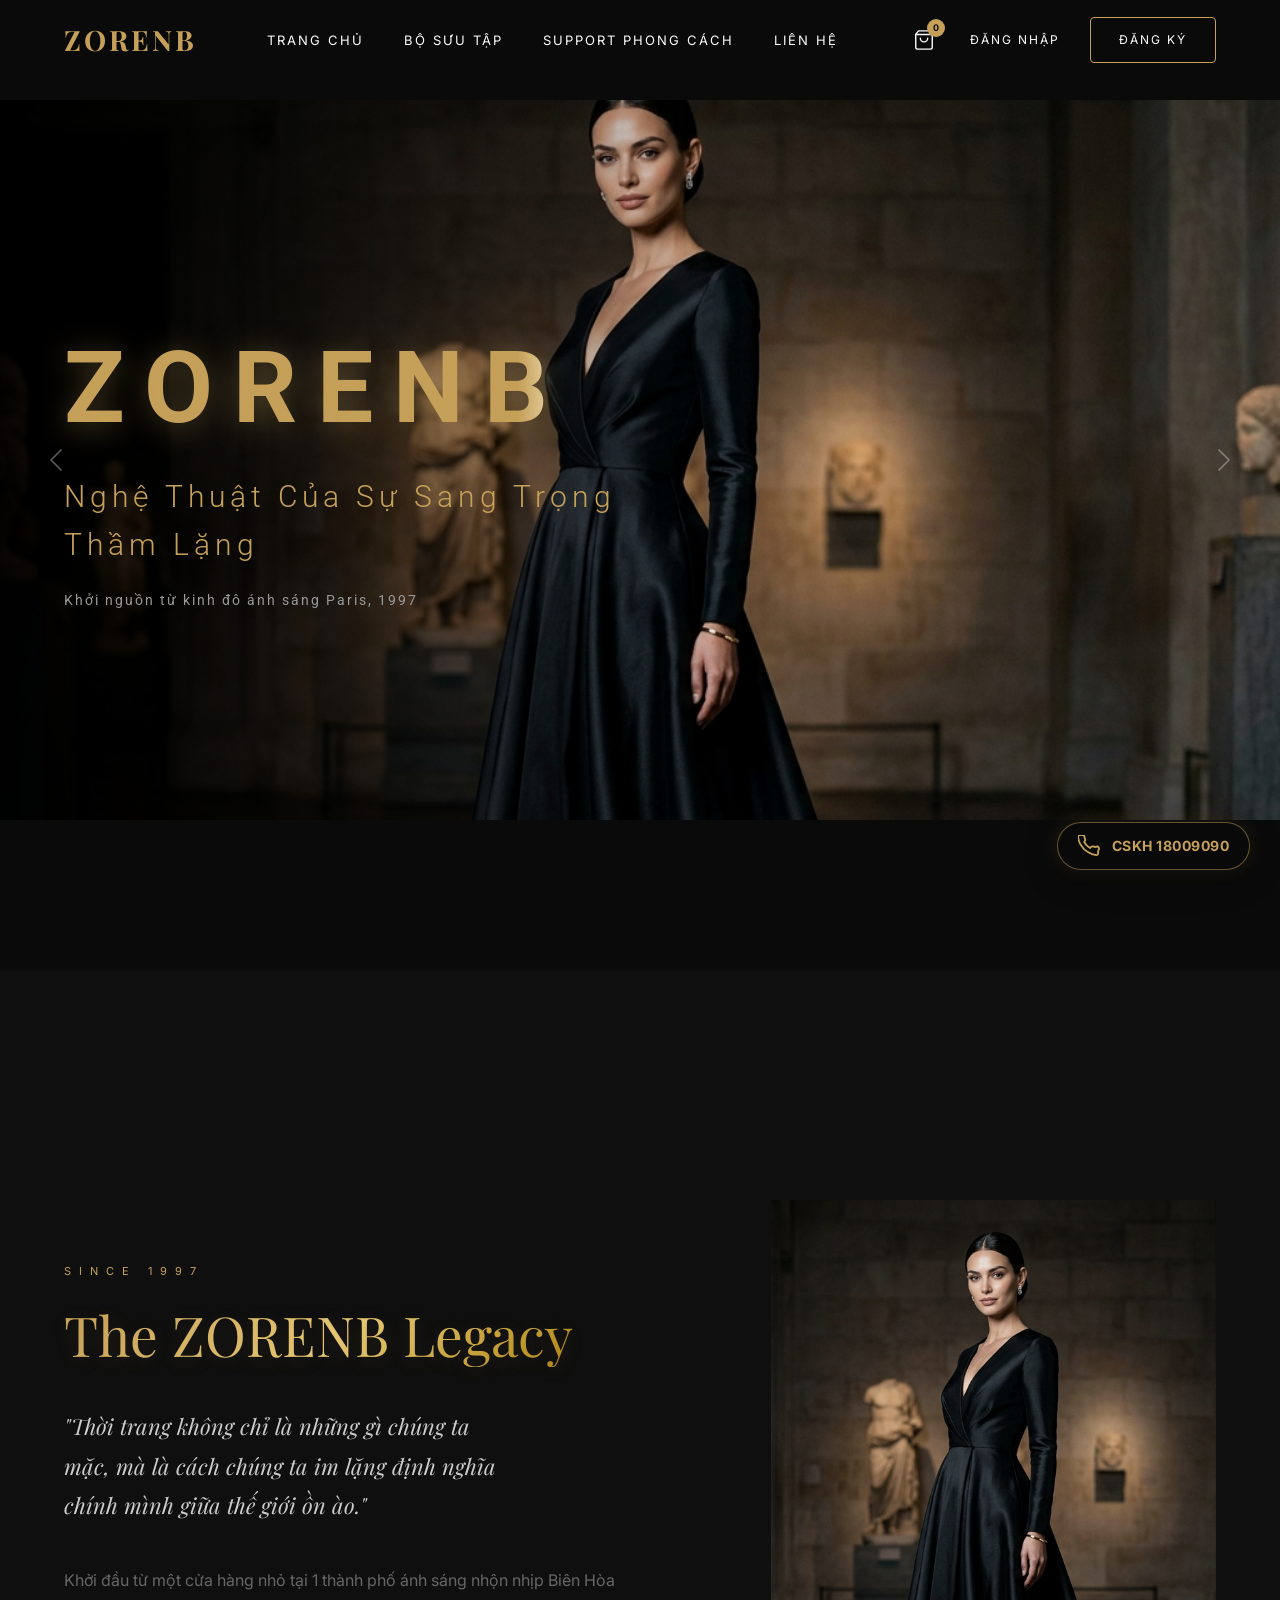
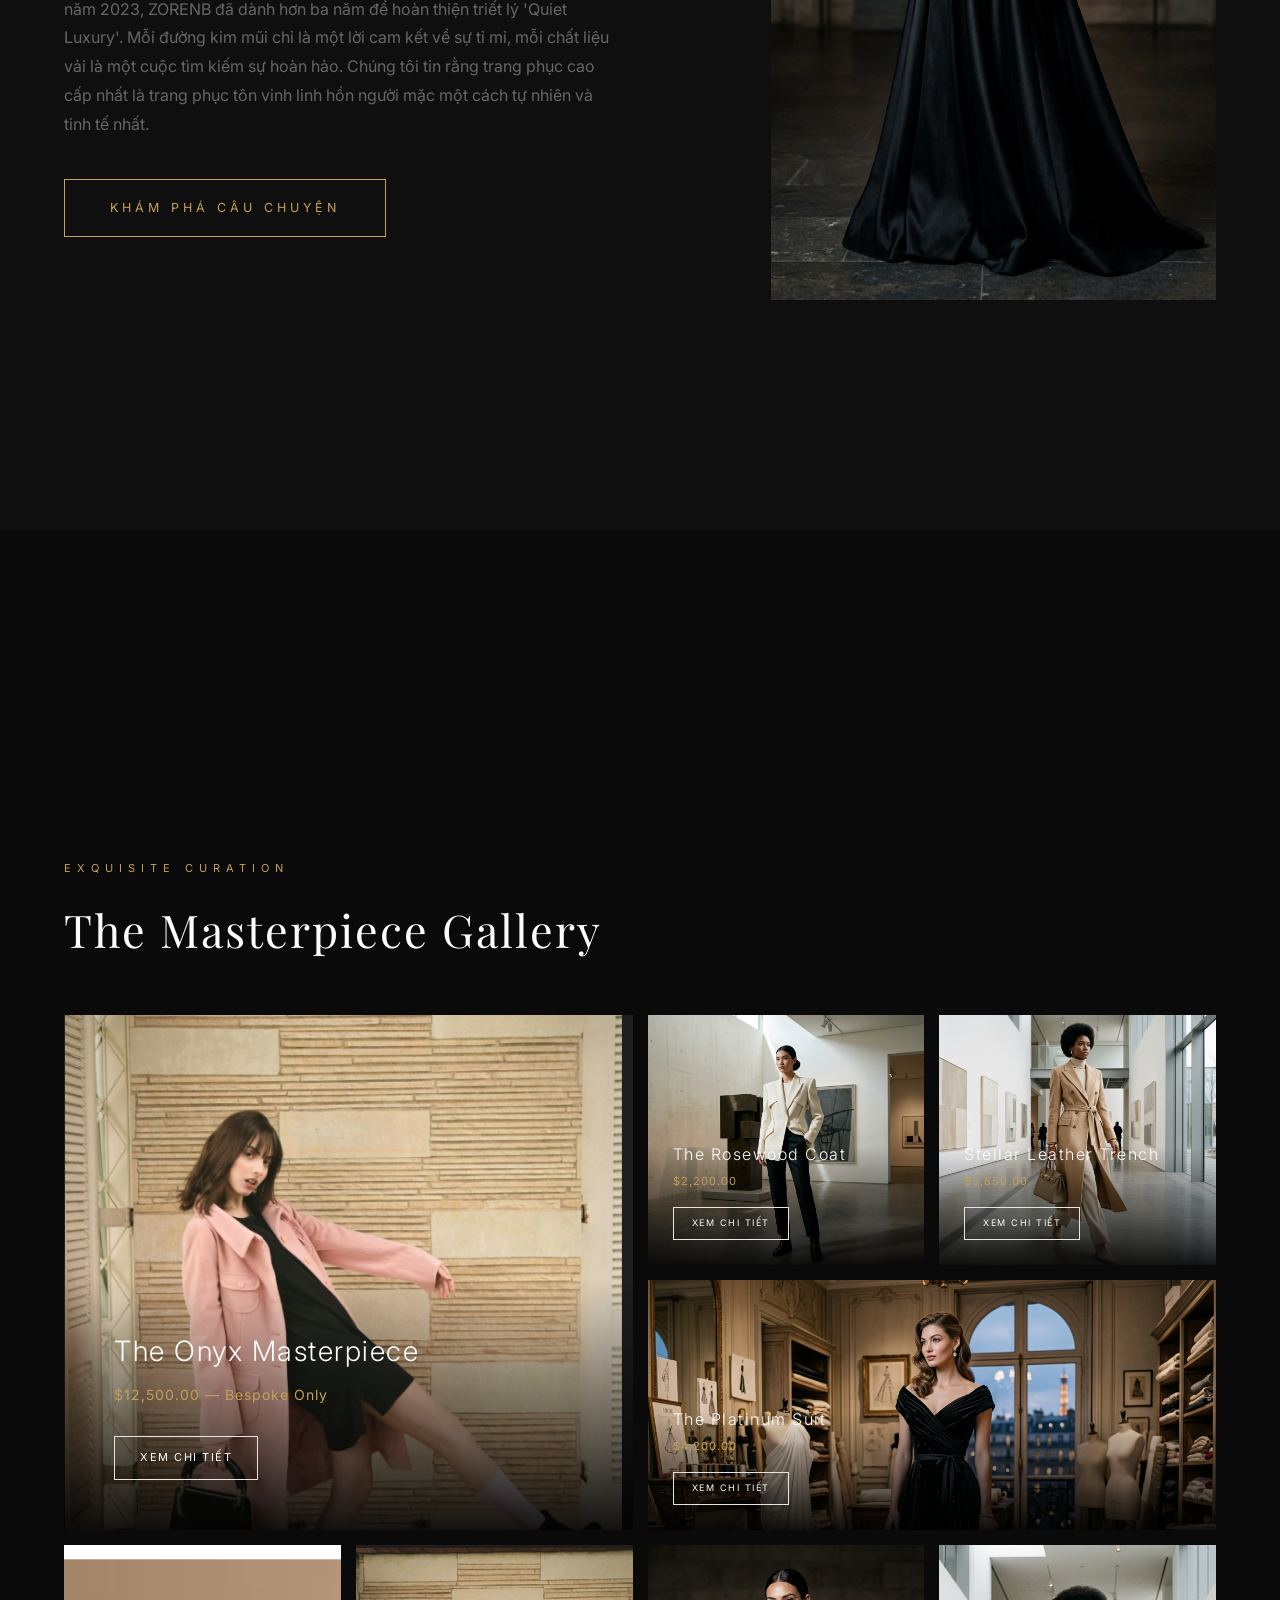
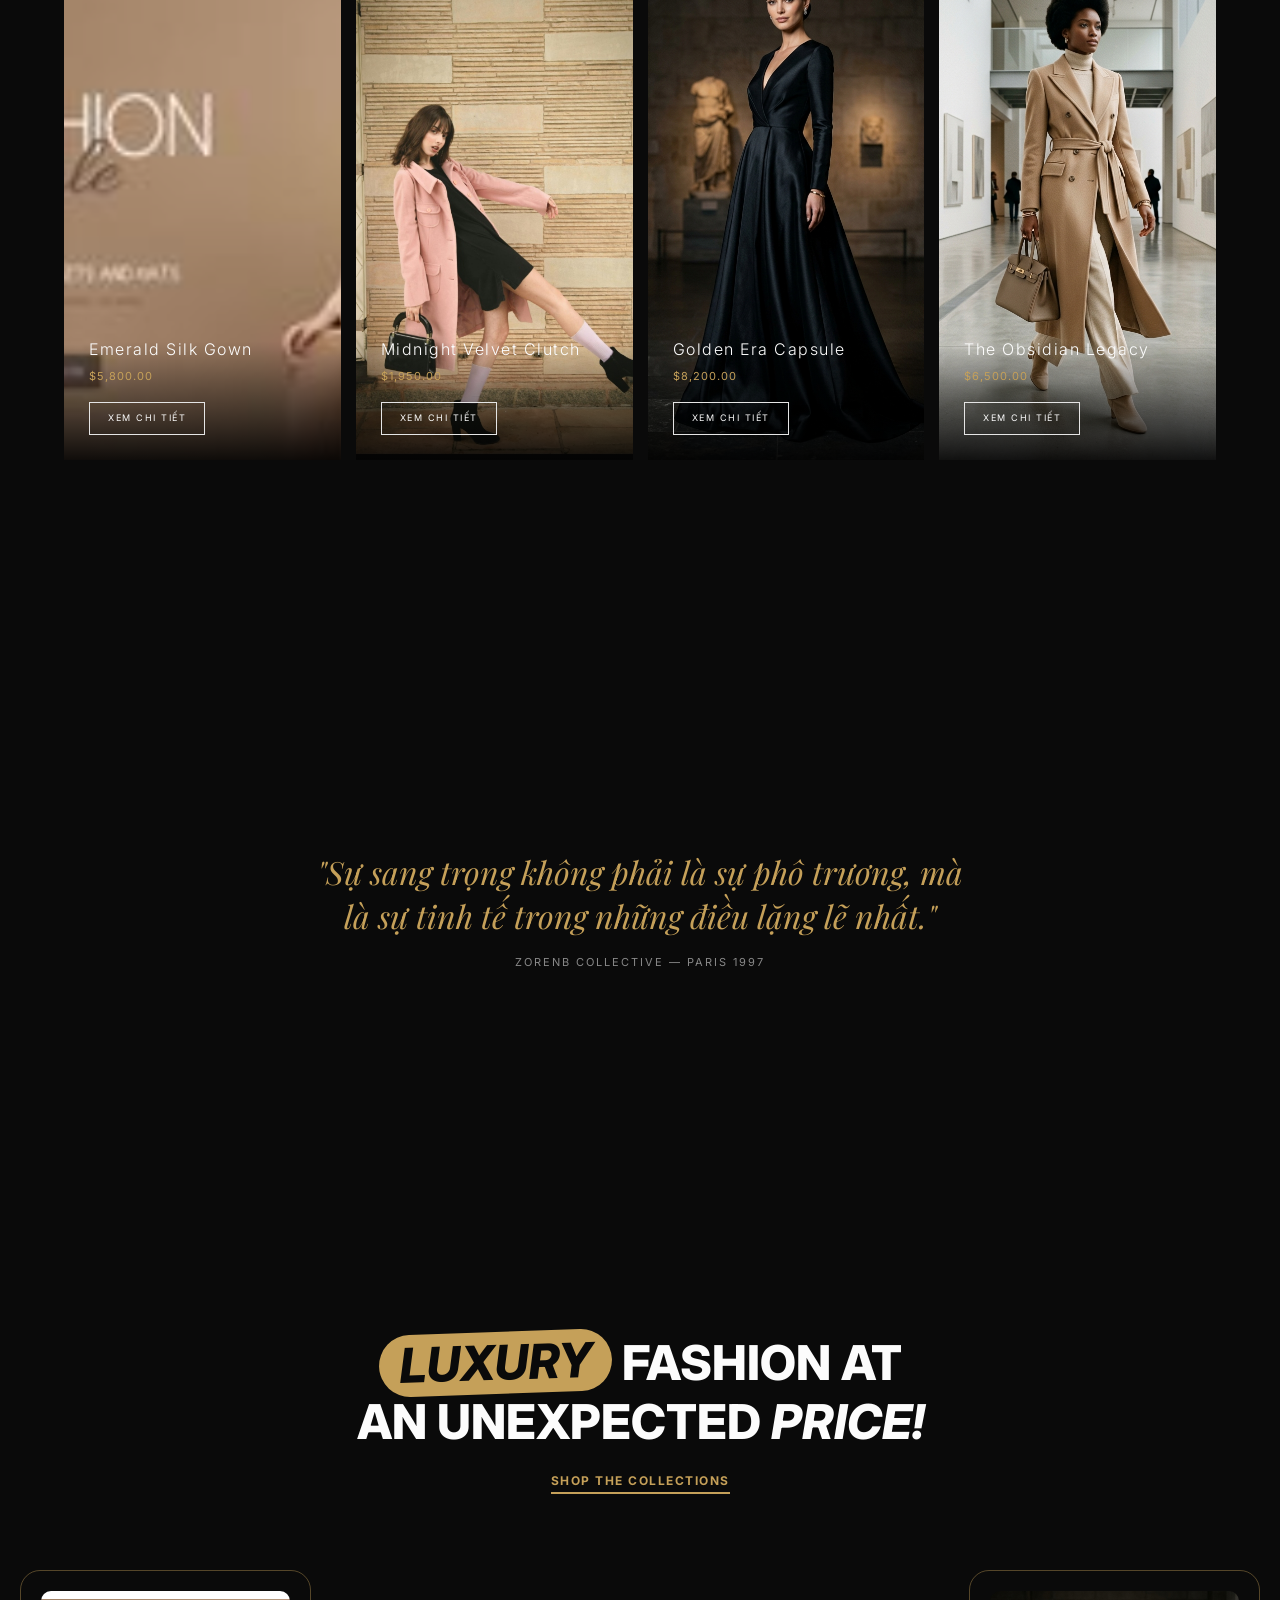
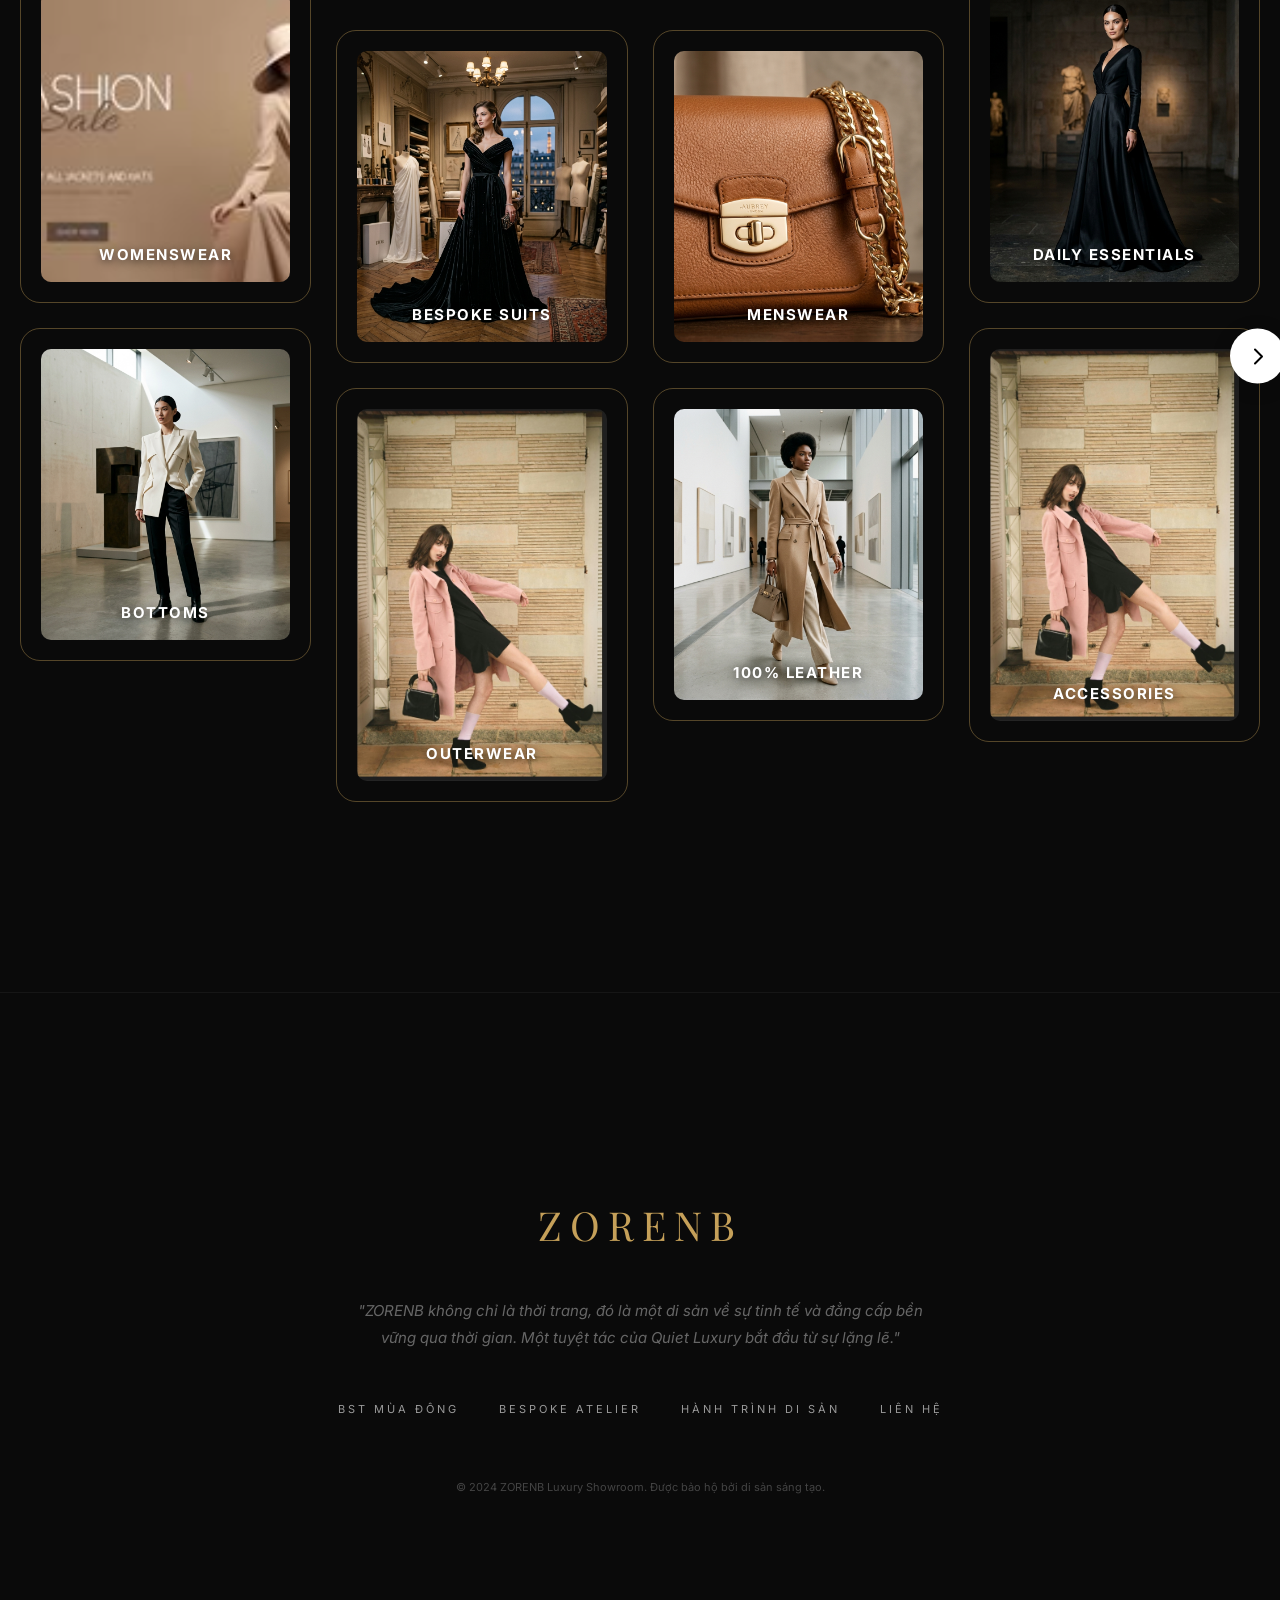
==== commit fd524ef5: "init" ====
--- a/index.html
+++ b/index.html
@@ -36,7 +36,7 @@
             </nav>
 
             <div class="header-actions">
-                <button class="cart-icon-btn" onclick="window.location.href='cart.html'" aria-label="Giỏ hàng">
+                <a href="cart.html" class="cart-icon-btn" id="header-cart-link" aria-label="Giỏ hàng">
                     <svg width="22" height="22" viewBox="0 0 24 24" fill="none" stroke="currentColor" stroke-width="1.5"
                         stroke-linecap="round" stroke-linejoin="round">
                         <path d="M6 2L3 6v14a2 2 0 002 2h14a2 2 0 002-2V6l-3-4z"></path>
@@ -44,7 +44,7 @@
                         <path d="M16 10a4 4 0 01-8 0"></path>
                     </svg>
                     <span class="cart-badge" id="cart-count">0</span>
-                </button>
+                </a>
                 <a href="#" class="btn-auth login-link">Đăng Nhập</a>
                 <a href="#" class="btn-auth register-btn">Đăng Ký</a>
             </div>
--- a/css/style.css
+++ b/css/style.css
@@ -167,6 +167,39 @@
     transition: color 0.3s;
     display: flex;
     align-items: center;
+}
+
+.cart-icon-btn:hover {
+    color: var(--clr-gold);
+}
+
+.cart-badge {
+    position: absolute;
+    top: -0.5rem;
+    right: -0.5rem;
+    background: var(--clr-gold);
+    color: var(--clr-onyx);
+    font-size: 0.9rem;
+    font-weight: 700;
+    min-width: 1.8rem;
+    height: 1.8rem;
+    border-radius: 50%;
+    display: flex;
+    align-items: center;
+    justify-content: center;
+}
+
+.cart-icon-btn {
+    background: transparent;
+    border: none;
+    color: var(--clr-ivory);
+    cursor: pointer;
+    position: relative;
+    padding: 0.5rem;
+    transition: color 0.3s;
+    display: flex;
+    align-items: center;
+    text-decoration: none;
 }
 
 .cart-icon-btn:hover {
